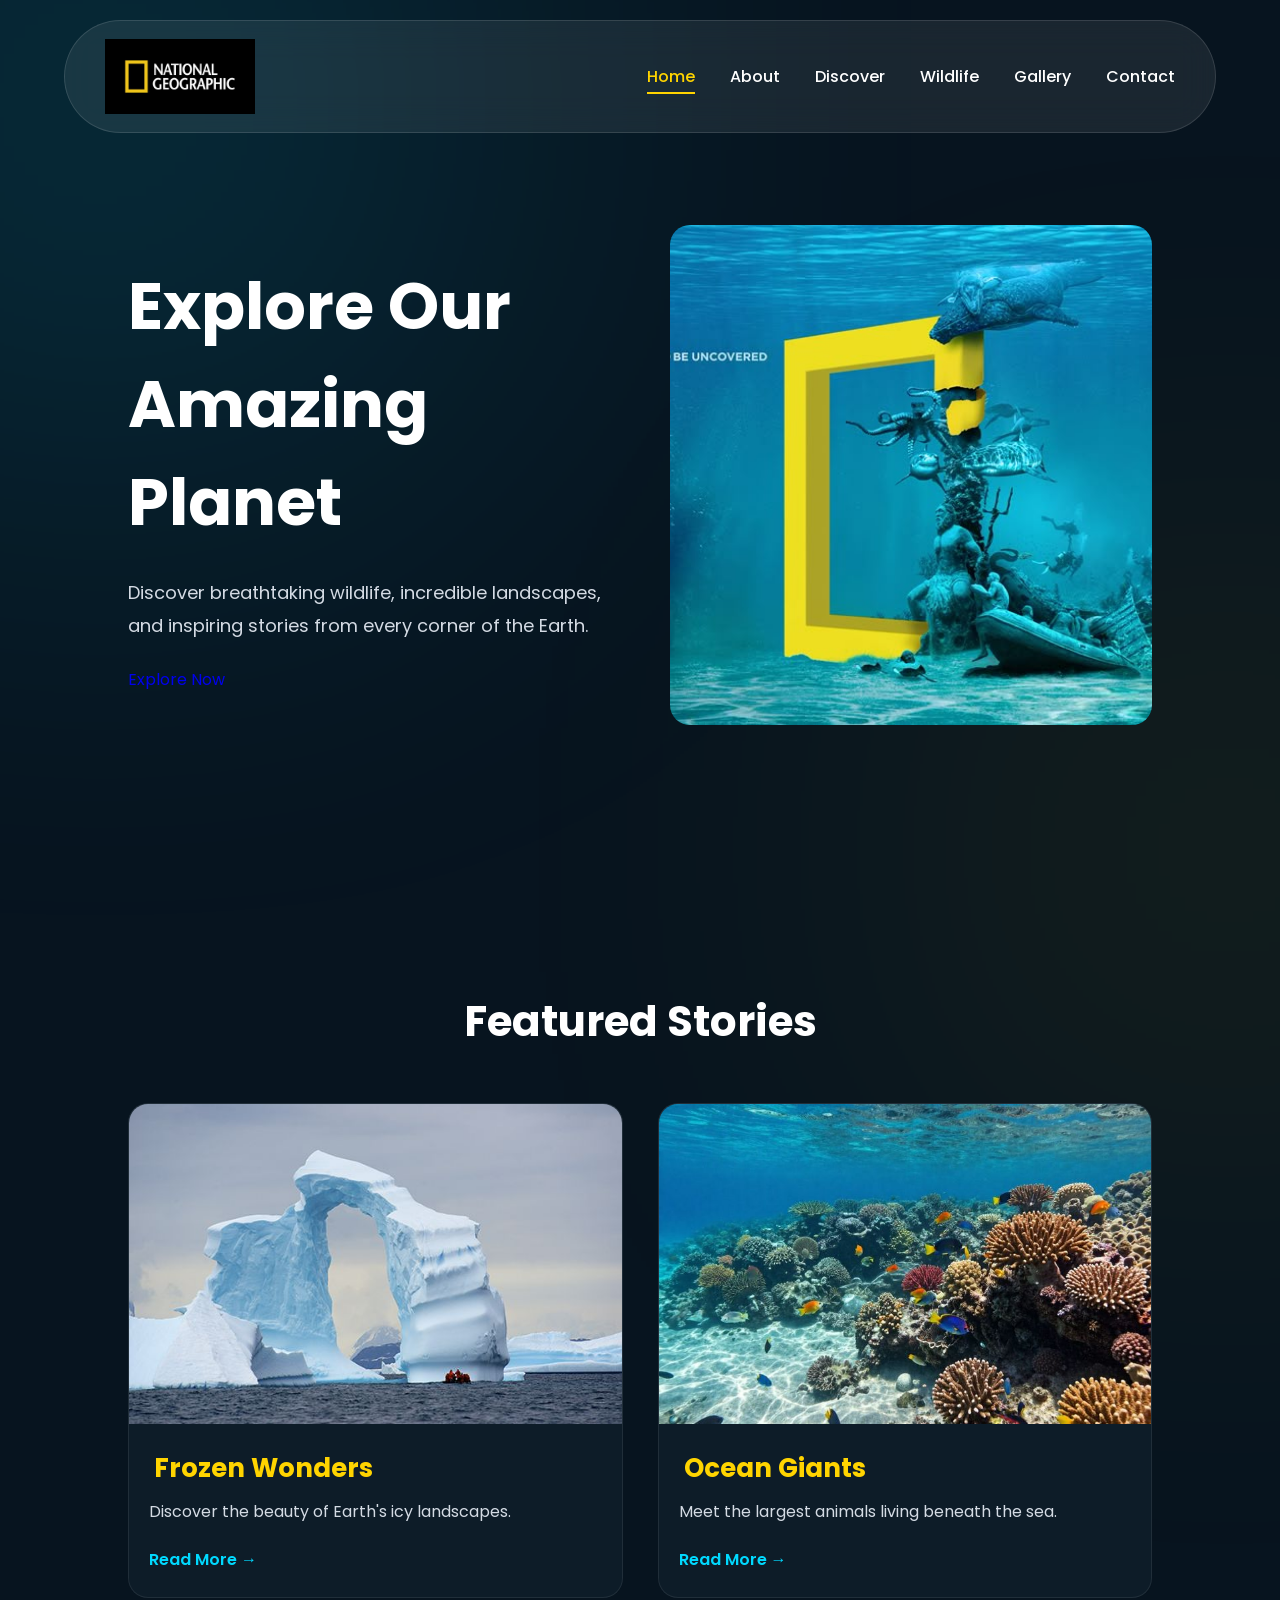
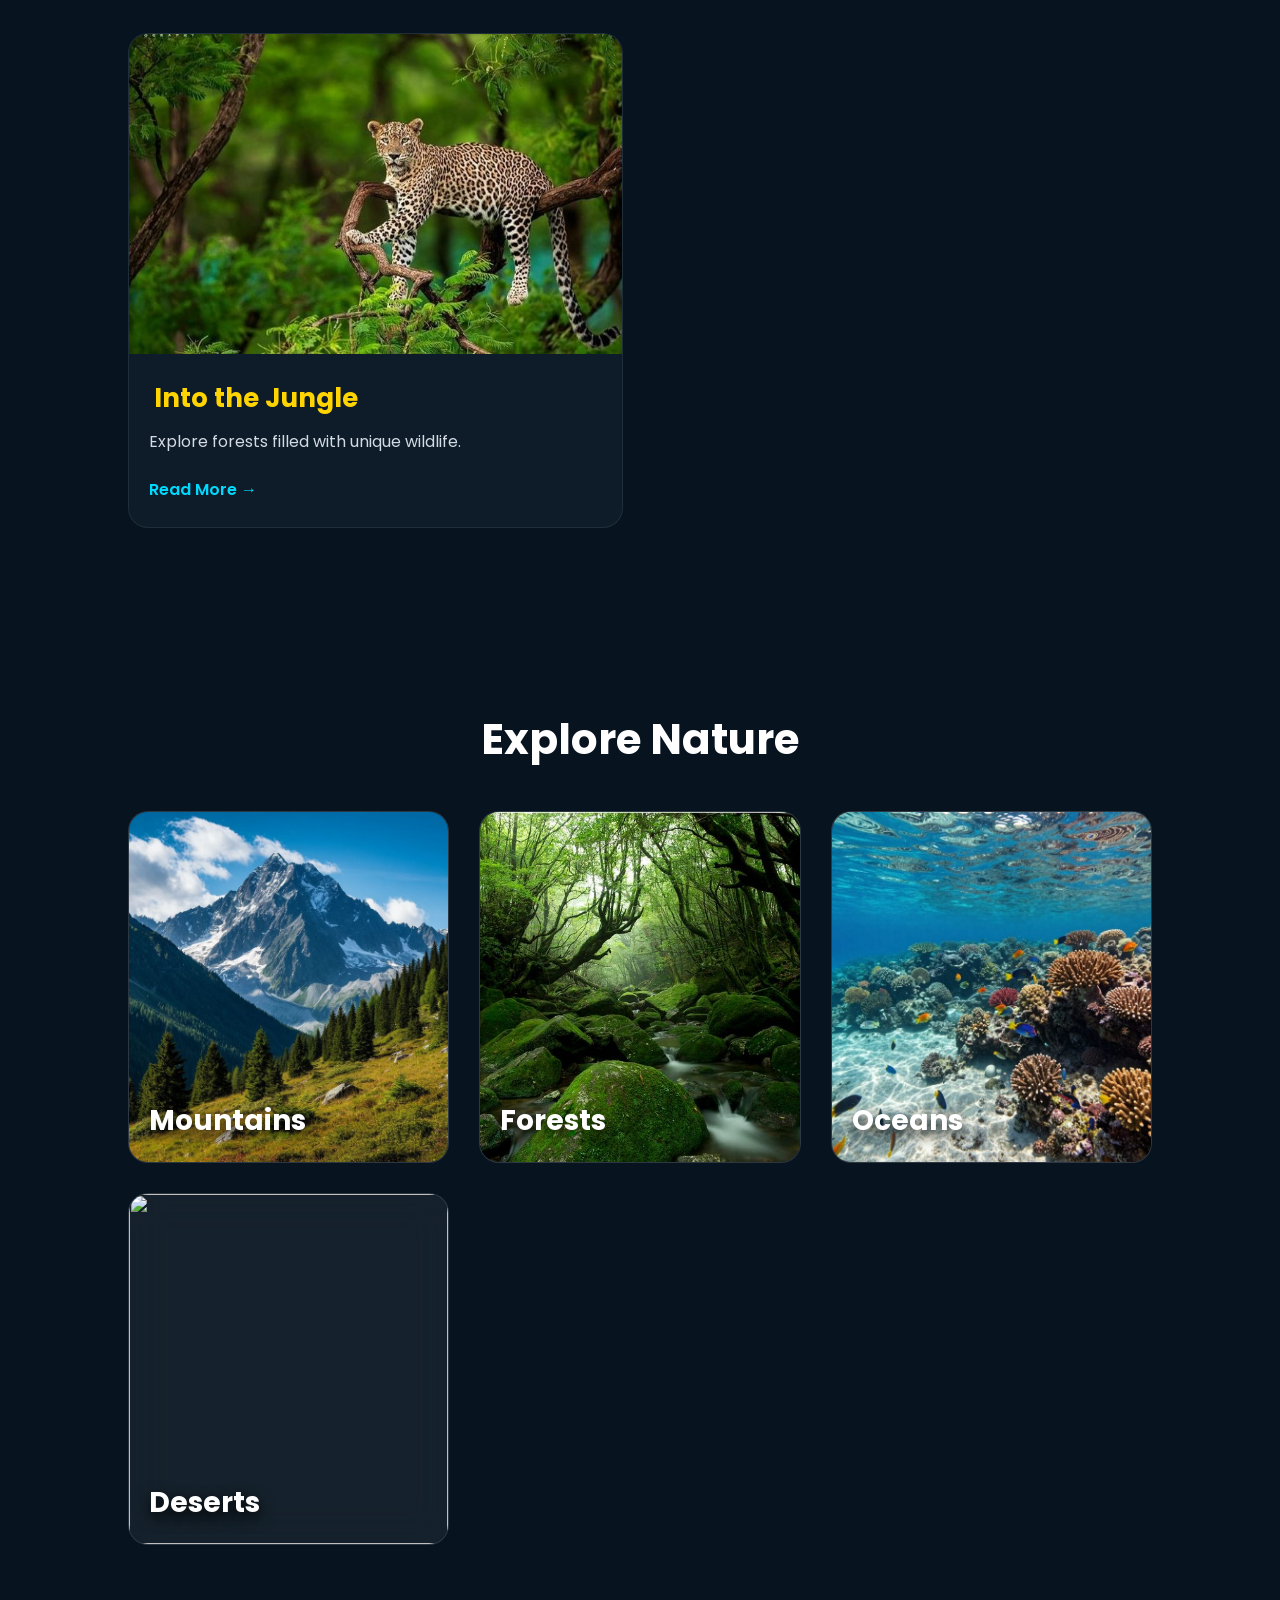
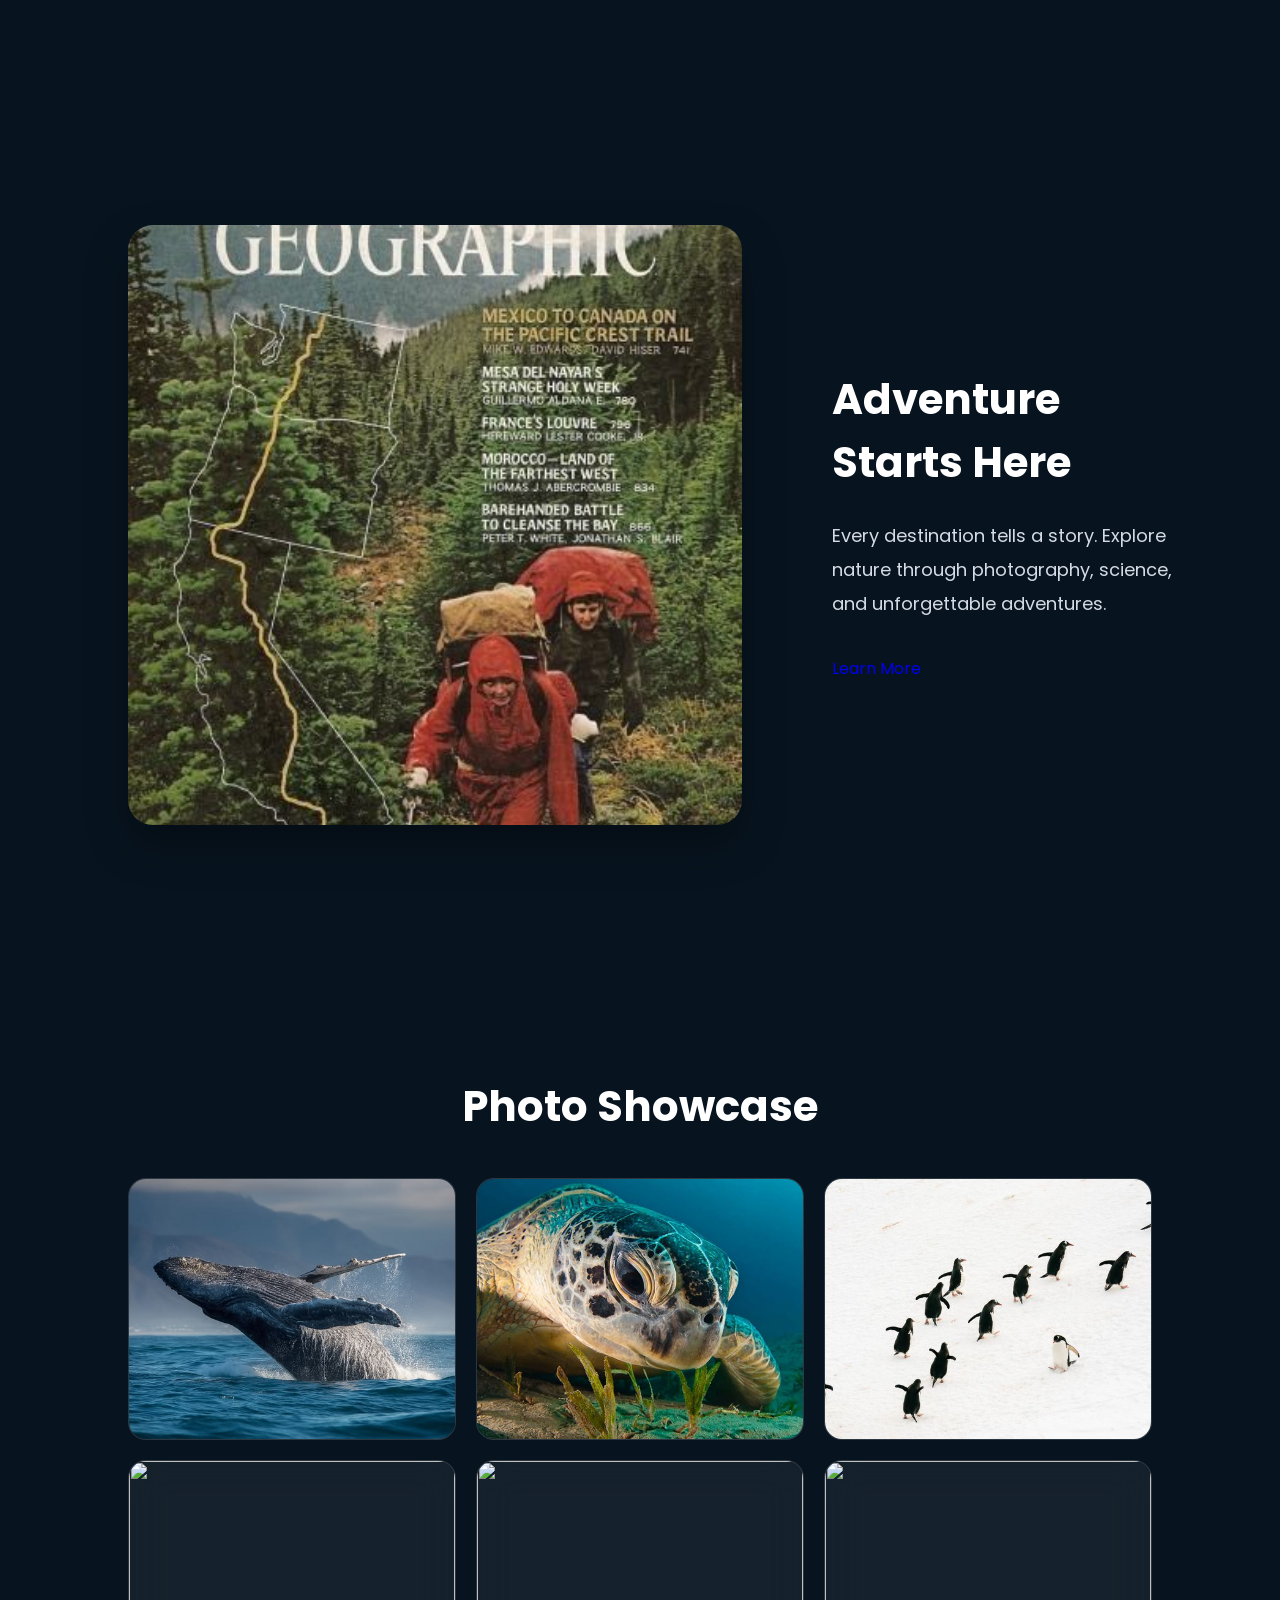
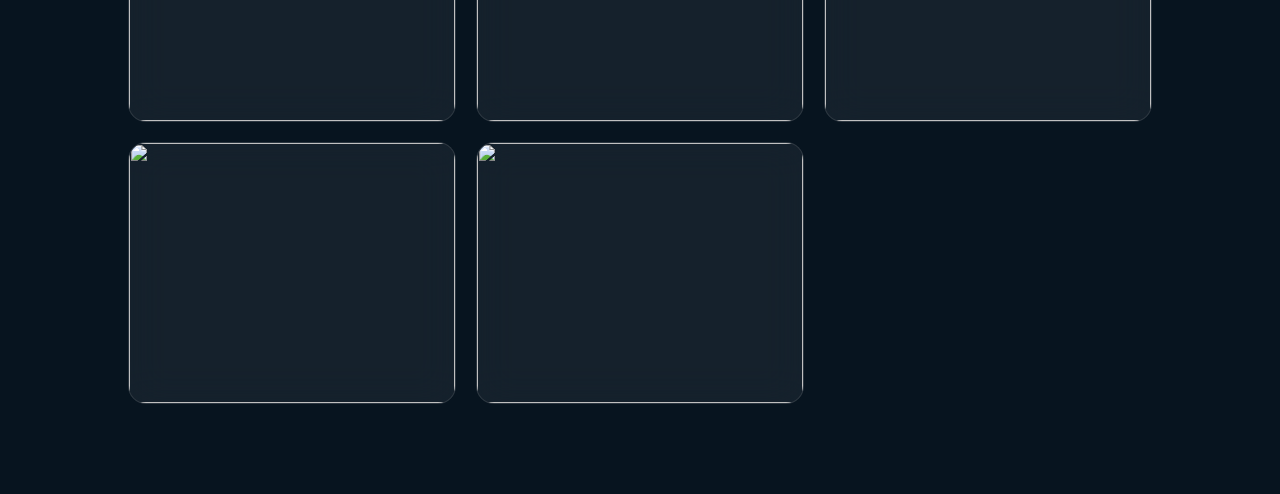
==== index.html @ 5bb79d96 "Update index.html" ====
<!DOCTYPE html>
<html lang="en">

<head>

    <meta charset="UTF-8">
    <meta name="viewport" content="width=device-width, initial-scale=1.0">

    <title>National Geographic | Home</title>

    <link rel="stylesheet" href="style.css">

</head>

<body>
   
<!--================ HEADER ================-->

<header class="header">

<nav class="navbar">

<div class="logo">

<nav>
    <img src="netgeo.jpg" alt="Logo" class="logo">
    
</nav>

</div>

<ul class="nav-links">

<li><a href="index.html" class="active">Home</a></li>
<li><a href="about.html">About</a></li>
<li><a href="discover.html">Discover</a></li>
<li><a href="wildlife.html">Wildlife</a></li>
<li><a href="gallery.html">Gallery</a></li>
<li><a href="contact.html">Contact</a></li>

</ul>

</nav>

<!--========== HERO ==========-->

<section class="hero">

<div class="hero-text">

<h1>Explore Our Amazing Planet</h1>

<p>

Discover breathtaking wildlife, incredible landscapes,
and inspiring stories from every corner of the Earth.

</p>

<a href="discover.html" class="btn">

Explore Now

</a>

</div>

<div class="hero-image">

<img src="coverpage.jpg" alt="">

</div>

</section>

</header>

<!--================ FEATURED STORIES ================-->

<section class="featured">

<h2>Featured Stories</h2>

<div class="featured-container">

<div class="feature-card">

<img src="ice.jpg" alt="">

<h3>Frozen Wonders</h3>

<p>

Discover the beauty of Earth's icy landscapes.

</p>

<a href="discover.html">Read More →</a>

</div>

<div class="feature-card">

<img src="ocean.jpg" alt="">

<h3>Ocean Giants</h3>

<p>

Meet the largest animals living beneath the sea.

</p>

<a href="discover.html">Read More →</a>

</div>

<div class="feature-card">

<img src="jungle.jpg" alt="">

<h3>Into the Jungle</h3>

<p>

Explore forests filled with unique wildlife.

</p>

<a href="discover.html">Read More →</a>

</section>
<!--================ EXPLORE ================-->

<section class="explore">

<h2>Explore Nature</h2>

<div class="explore-container">

<div class="explore-card">

<img src="Mountains.jpg" alt="">

<h3>Mountains</h3>

</div>

<div class="explore-card">

<img src="forest.jpg" alt="">

<h3>Forests</h3>

</div>

<div class="explore-card">

<img src="ocean.jpg" alt="">

<h3>Oceans</h3>

</div>

<div class="explore-card">

<img src="img/explore4.jpg" alt="">

<h3>Deserts</h3>

</div>

</div>

</section>

<!--================ FEATURE ARTICLE ================-->

<section class="home-about">

<div class="about-image">

<img src="adventure.jpg" alt="">

</div>

<div class="about-text">

<h2>Adventure Starts Here</h2>

<p>

Every destination tells a story.
Explore nature through photography,
science, and unforgettable adventures.

</p>

<a href="about.html" class="btn">

Learn More

</a>

</div>

</section>

<!--================ PHOTO SHOWCASE ================-->

<section class="showcase">

<h2>Photo Showcase</h2>

<div class="gallery-grid">

<div class="gallery-item"><img src="whale.jpg" alt=""></div>
<div class="gallery-item"><img src="turtle.jpg" alt=""></div>
<div class="gallery-item"><img src="penguin.jpg" alt=""></div>
<div class="gallery-item"><img src="img/gallery4.jpg" alt=""></div>
<div class="gallery-item"><img src="img/gallery5.jpg" alt=""></div>
<div class="gallery-item"><img src="img/gallery6.jpg" alt=""></div>
<div class="gallery-item"><img src="img/gallery7.jpg" alt=""></div>
<div class="gallery-item"><img src="img/gallery8.jpg" alt=""></div>

</div>

</section>


<p>


</p>

</div>

</footer>

</body>

</html>
---- style.css ----
@import url('https://fonts.googleapis.com/css2?family=Poppins:wght@300;400;500;600;700;800&display=swap');


/*==========================================
RESET
==========================================*/

*{
    margin:0;
    padding:0;
    box-sizing:border-box;
    font-family:'Poppins',sans-serif;
}

html{
    scroll-behavior:smooth;
}

body{

    background:#07141f;

    color:#ffffff;

    overflow-x:hidden;

}

img{

    width:100%;

    display:block;

}

a{

    text-decoration:none;

}

ul{

    list-style:none;

}

section{

    padding:90px 10%;

}

h1{

    font-size:65px;

    font-weight:700;

}

h2{

    font-size:42px;

    margin-bottom:40px;

    text-align:center;

}

p{

    color:#d4dbe4;

    line-height:1.8;

}


/*==========================================
BACKGROUND
==========================================*/

body::before{

    content:"";

    position:fixed;

    width:700px;

    height:700px;

    background:#00d9ff;

    filter:blur(220px);

    top:-250px;

    left:-250px;

    opacity:.15;

    z-index:-1;

}

body::after{

    content:"";

    position:fixed;

    width:600px;

    height:600px;

    background:#ffd400;

    filter:blur(220px);

    right:-250px;

    bottom:-250px;

    opacity:.08;

    z-index:-1;

}


/*==========================================
NAVBAR
==========================================*/

.navbar{

    position:fixed;

    top:20px;

    left:50%;

    transform:translateX(-50%);

    width:90%;

    display:flex;

    justify-content:space-between;

    align-items:center;

    padding:18px 40px;

    background:rgba(255,255,255,.08);

    backdrop-filter:blur(18px);

    border:1px solid rgba(255,255,255,.12);

    border-radius:60px;

    z-index:999;

}

.logo img{

    width:150px;

}

.nav-links{

    display:flex;

    gap:35px;

}

.nav-links a{

    color:white;

    transition:.3s;

    font-weight:500;

    position:relative;

}

.nav-links a:hover,

.nav-links .active{

    color:#ffd400;

}

.nav-links a::after{

    content:"";

    position:absolute;

    width:0;

    height:2px;

    background:#ffd400;

    left:0;

    bottom:-6px;

    transition:.3s;

}

.nav-links a:hover::after,

.nav-links .active::after{

    width:100%;

}


/*==========================================
HERO
==========================================*/

.hero{

    min-height:100vh;

    display:flex;

    justify-content:space-between;

    align-items:center;

    gap:60px;

    padding-top:140px;

}

.hero-text{

    flex:1;

}

.hero-text p{

    margin:25px 0;

    font-size:18px;

}

.hero-image{

    flex:1;

}

.hero-image img{

    width:100%;

    height:500px;

    object-fit:cover;

    border-radius:20px;

}
}


/*==========================================
BUTTON
==========================================*/

.btn{

    display:inline-block;

    background:#ffd400;

    color:#111;

    padding:15px 40px;

    border-radius:50px;

    font-weight:600;

    transition:.3s;

}

.btn:hover{

    transform:translateY(-5px);

    box-shadow:0 10px 25px rgba(255,212,0,.45);

}


/*==========================================
SUB HEADER
==========================================*/

.sub-header{

    padding-top:150px;

    text-align:center;

}

.page-title{

    padding:100px 10% 40px;

}

.page-title h1{

    margin-bottom:20px;

}


/*==========================================
GLASS CARD
==========================================*/

.glass-card,

.feature-card,

.explore-card,

.destination-card,

.animal-card,

.timeline-box,

.stat-card,

.gallery-item,

.info-box{

    background:rgba(255,255,255,.06);

    backdrop-filter:blur(18px);

    border:1px solid rgba(255,255,255,.1);

    border-radius:25px;

    overflow:hidden;

    transition:.35s;

}

.glass-card:hover,

.feature-card:hover,

.explore-card:hover,

.destination-card:hover,

.animal-card:hover,

.timeline-box:hover,

.stat-card:hover,

.gallery-item:hover,

.info-box:hover{

    transform:translateY(-8px);

    box-shadow:0 15px 35px rgba(0,217,255,.18);

}


/*==========================================
FOOTER
==========================================*/

footer{

    margin-top:80px;

    padding:60px 10%;

    text-align:center;

    background:#06111b;

}

.footer-content img{

    width:140px;

    margin:auto;

    margin-bottom:25px;

}

.footer-content ul{

    display:flex;

    justify-content:center;

    gap:30px;

    margin:30px 0;

    flex-wrap:wrap;

}

.footer-content a{

    color:white;

}

.footer-content a:hover{

    color:#ffd400;

}


/*==========================================
RESPONSIVE
==========================================*/

@media(max-width:900px){

.hero{

flex-direction:column;

text-align:center;

}

.navbar{

flex-direction:column;

gap:20px;

border-radius:25px;

}

.nav-links{

flex-wrap:wrap;

justify-content:center;

}

h1{

font-size:45px;

}

}
/*==========================================
HOME - FEATURED STORIES
==========================================*/

.featured-container{

    display:grid;

    grid-template-columns:repeat(auto-fit,minmax(350px,1fr));

    gap:35px;

    margin-top:50px;

}

.feature-card{

    background:#0d1c28;

    border-radius:20px;

    overflow:hidden;

    transition:.4s;

    border:1px solid rgba(255,255,255,.08);

}

.feature-card img{

    width:100%;

    height:320px;

    object-fit:cover;

}

.feature-card h3{

    font-size:26px;

    color:#ffd400;

    margin:25px 25px 10px;

}

.feature-card p{

    margin:0 25px 20px;

    font-size:16px;

}

.feature-card a{

    display:inline-block;

    margin:0 25px 30px;

    color:#00c8ff;

    font-weight:600;

}

.feature-card:hover{

    transform:translateY(-12px);

    box-shadow:0 25px 50px rgba(0,0,0,.45);

}
}

.feature-card h3{

    font-size:24px;

    color:#ffd400;

    margin:20px;

}

.feature-card p{

    margin:0 20px 20px;

}

.feature-card a{

    display:inline-block;

    margin:0 20px 25px;

    color:#00d9ff;

    font-weight:600;

}

.feature-card a:hover{

    color:#ffd400;

}

/*==========================================
HOME ABOUT
==========================================*/

.home-about{

    display:grid;

    grid-template-columns:60% 40%;

    gap:60px;

    align-items:center;

    margin-top:100px;

}

.about-image img{

    width:100%;

    height:600px;

    object-fit:cover;

    border-radius:25px;

    box-shadow:0 20px 40px rgba(0,0,0,.35);

}

.about-text{

    padding:20px;

}

.about-text h2{

    text-align:left;

    font-size:42px;

    margin-bottom:20px;

}

.about-text p{

    font-size:18px;

    line-height:1.9;

    margin-bottom:35px;

}


/*==========================================
EXPLORE
==========================================*/

.explore-container{

    display:grid;

    grid-template-columns:repeat(auto-fit,minmax(280px,1fr));

    gap:30px;

    margin-top:40px;
}

.explore-card{

    position:relative;

    overflow:hidden;

    border-radius:20px;

}

.explore-card img{

    width:100%;

    height:350px;

    object-fit:cover;

    transition:.5s;

}

.explore-card:hover img{

    transform:scale(1.08);

}

.explore-card h3{

    position:absolute;

    bottom:20px;

    left:20px;

    color:white;

    font-size:28px;

    text-shadow:0 5px 15px black;


}


/*==========================================
ABOUT PAGE
==========================================*/

.about-image img{

    width:100%;

    height:600px;

    object-fit:cover;

    border-radius:25px;

}

.about-text{

    padding:30px;

}

.about-text h2{

    text-align:left;

    font-size:42px;

    margin-bottom:25px;

}

.about-text p{

    font-size:18px;

    line-height:1.9;

    margin-bottom:35px;

}

.mission-container{

    display:grid;

    grid-template-columns:repeat(3,1fr);

    gap:30px;

}

.mission-container .glass-card{

    padding:35px;

    text-align:center;

}

.mission-container h3{

    color:#ffd400;

    margin-bottom:15px;

}

/*==========================================
DISCOVER FEATURE
==========================================*/

.discover-feature{

    display:flex;

    align-items:center;

    gap:60px;

}

.discover-image{

    flex:1;

}

.discover-image img{

    border-radius:25px;

}

.discover-text{

    flex:1;

}

.discover-text h2{

    text-align:left;

}

.discover-text p{

    margin:25px 0;

}


/*==========================================
LATEST STORIES
==========================================*/

.stories-grid{

    display:grid;

    grid-template-columns:repeat(3,1fr);

    gap:30px;

}

.stories-grid .glass-card{

    overflow:hidden;

}

.stories-grid img{

    height:220px;

    object-fit:cover;

}

.stories-grid h3{

    margin:20px;

    color:#ffd400;

}

.stories-grid p{

    margin:0 20px 25px;

}


/*==========================================
DESTINATIONS
==========================================*/

.destination-grid{

    display:grid;

    grid-template-columns:repeat(4,1fr);

    gap:25px;

}

.destination-card img{

    height:220px;

    object-fit:cover;

}

.destination-card h3{

    padding:20px;

    text-align:center;

    color:#ffd400;

}


/*==========================================
QUOTE
==========================================*/

.quote{

    padding:100px 10%;

    text-align:center;

}

.quote h2{

    font-size:48px;

    font-style:italic;

    color:#ffffff;

}
/*==========================================
WILDLIFE
==========================================*/

.animals-grid{
    display:grid;
    grid-template-columns:repeat(3,1fr);
    gap:30px;
}

.animal-card img{
    height:240px;
    object-fit:cover;
}

.animal-card h3{
    margin:20px 20px 10px;
    color:#ffd400;
}

.animal-card p{
    margin:0 20px 25px;
}

.endangered-container{
    display:flex;
    align-items:center;
    gap:60px;
}

.endangered-image,
.endangered-text{
    flex:1;
}

.endangered-image img{
    border-radius:25px;
}

.endangered-text h3{
    font-size:32px;
    color:#ffd400;
    margin-bottom:20px;
}

.facts-grid{
    display:grid;
    grid-template-columns:repeat(4,1fr);
    gap:25px;
}

.facts-grid .glass-card{
    padding:30px;
    text-align:center;
}

.facts-grid h3{
    color:#ffd400;
    margin-bottom:15px;
}


/*==========================================
GALLERY
==========================================*/

.gallery-grid{
    display:grid;
    grid-template-columns:repeat(4,1fr);
    gap:20px;
}

.gallery-item img{
    height:260px;
    object-fit:cover;
    transition:.4s;
}

.gallery-item:hover img{
    transform:scale(1.08);
}

.feature-photo{
    display:flex;
    align-items:center;
    gap:60px;
}

.feature-image,
.feature-text{
    flex:1;
}

.feature-image img{
    border-radius:25px;
}

.feature-text h2{
    text-align:left;
}

.feature-text p{
    margin-top:20px;
}


/*==========================================
CONTACT
==========================================*/

.contact-page{
    display:grid;
    grid-template-columns:1fr 1fr;
    gap:50px;
}

.contact-info h2,
.contact-form h2{
    text-align:left;
}

.info-box{
    padding:25px;
    margin:20px 0;
}

.info-box h3{
    color:#ffd400;
    margin-bottom:10px;
}

.contact-form{
    background:rgba(255,255,255,.06);
    backdrop-filter:blur(18px);
    border-radius:25px;
    padding:40px;
    border:1px solid rgba(255,255,255,.1);
}

.contact-form input,
.contact-form textarea{
    width:100%;
    padding:15px;
    margin-bottom:20px;
    border:none;
    border-radius:12px;
    background:rgba(255,255,255,.08);
    color:#fff;
    outline:none;
}

.contact-form input::placeholder,
.contact-form textarea::placeholder{
    color:#cccccc;
}

.contact-form textarea{
    resize:none;
}

.contact-form button{
    border:none;
    cursor:pointer;
}



/*==========================================
HOVER EFFECTS
==========================================*/

.feature-card,
.explore-card,
.destination-card,
.animal-card,
.gallery-item,
.glass-card,

}

.feature-card:hover,
.explore-card:hover,
.destination-card:hover,
.animal-card:hover,
.gallery-item:hover,
.glass-card:hover,
{

    transform:translateY(-10px);

    box-shadow:0 20px 40px rgba(0,217,255,.18);

}

img{
    transition:.4s;
}


/*==========================================
RESPONSIVE
==========================================*/

@media(max-width:1100px){

.featured-container,
.explore-container,
.destination-grid,
.animals-grid,
.gallery-grid,
.facts-grid,
.stories-grid,
.mission-container{

grid-template-columns:repeat(2,1fr);

}

.home-about,
.about-page,
.discover-feature,
.feature-photo,
.endangered-container{

flex-direction:column;

}

.contact-page{

grid-template-columns:1fr;

}

}

@media(max-width:768px){

.featured-container,
.explore-container,
.destination-grid,
.animals-grid,
.gallery-grid,
.facts-grid,
.stories-grid,
.mission-container{

grid-template-columns:1fr;

}

.hero{

padding-top:180px;

}

.navbar{

padding:20px;

}

.nav-links{

gap:18px;

flex-wrap:wrap;

justify-content:center;

}

section{

padding:70px 7%;

}

h1{

font-size:40px;

}

h2{

font-size:32px;

}

}
/*==============================
PHOTO SHOWCASE
==============================*/

.showcase{

    margin-top:70px;

}

.showcase .gallery-grid{

    display:grid;

    grid-template-columns:repeat(auto-fit,minmax(250px,1fr));

    gap:20px;

}

.showcase .gallery-item{

    overflow:hidden;

    border-radius:18px;

}

.showcase .gallery-item img{

    width:100%;

    height:260px;

    object-fit:cover;

    transition:.5s;

}

.showcase .gallery-item:hover img{

    transform:scale(1.1);

}
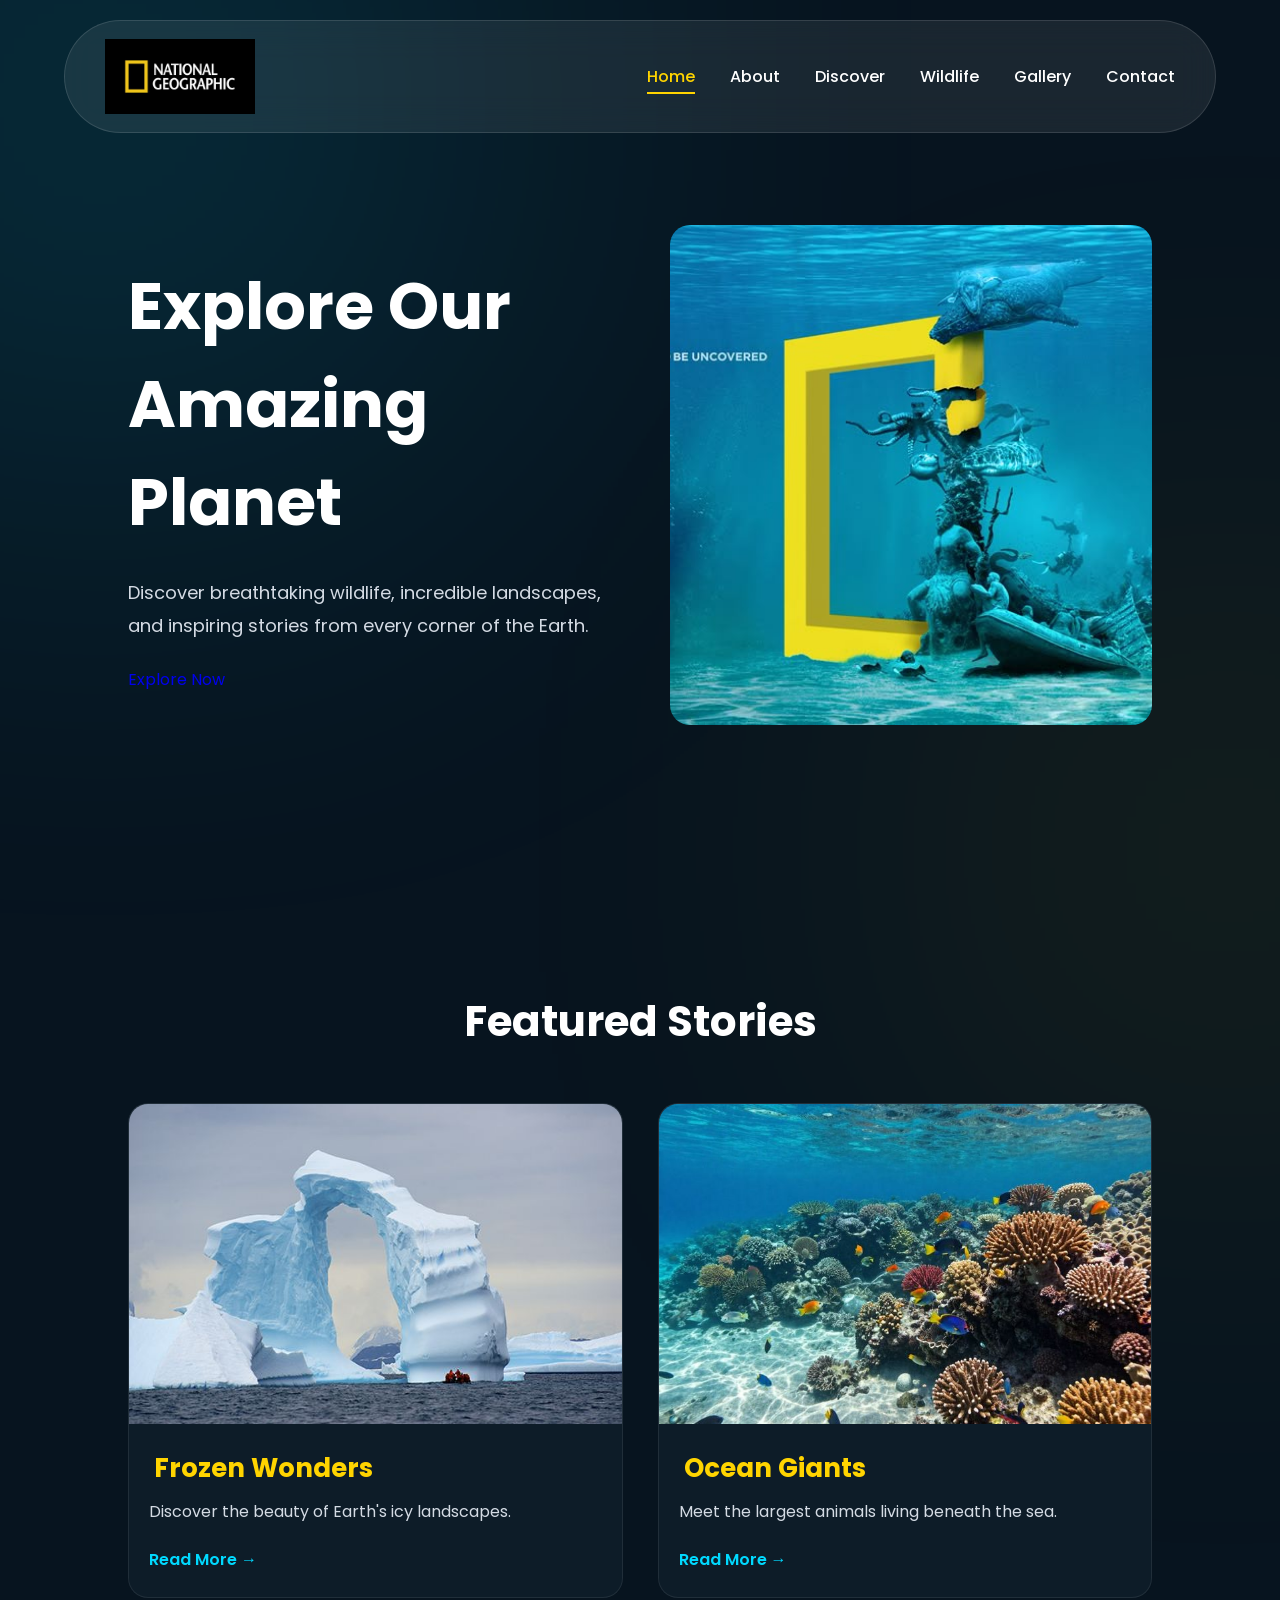
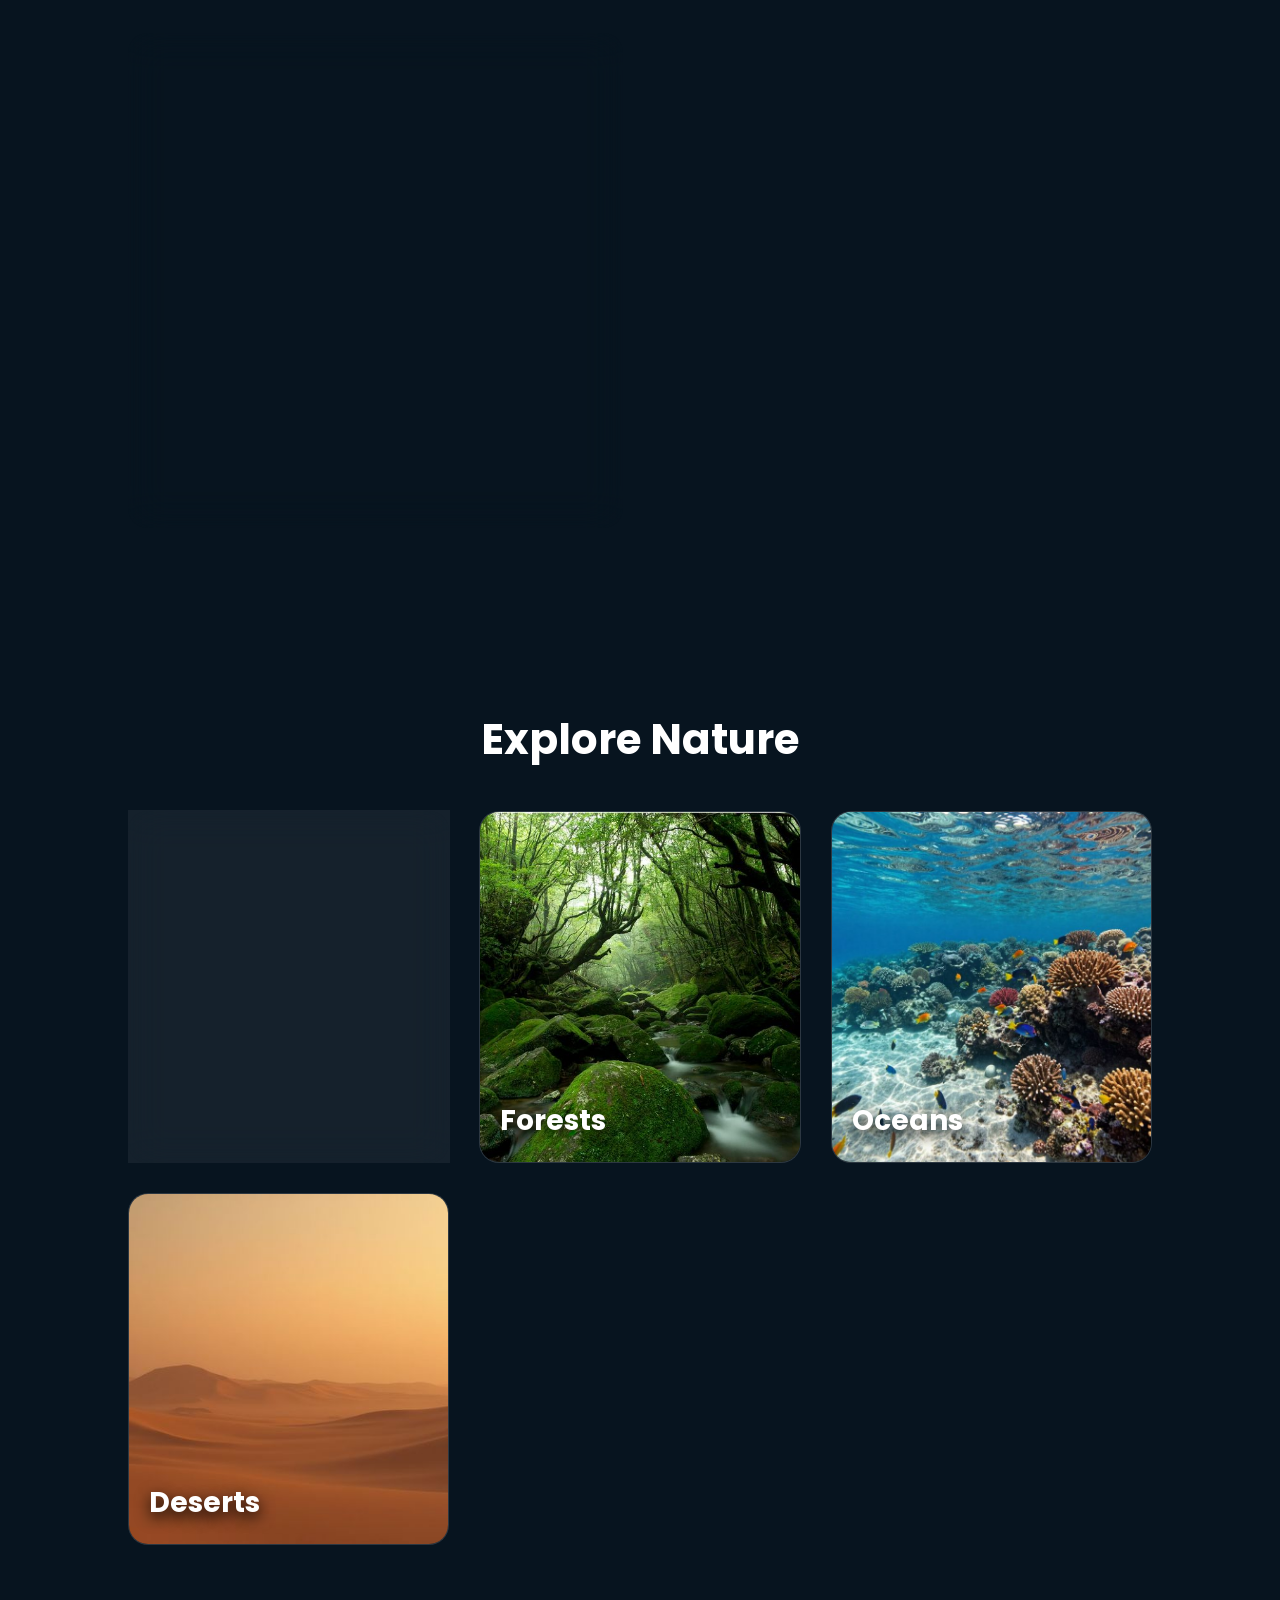
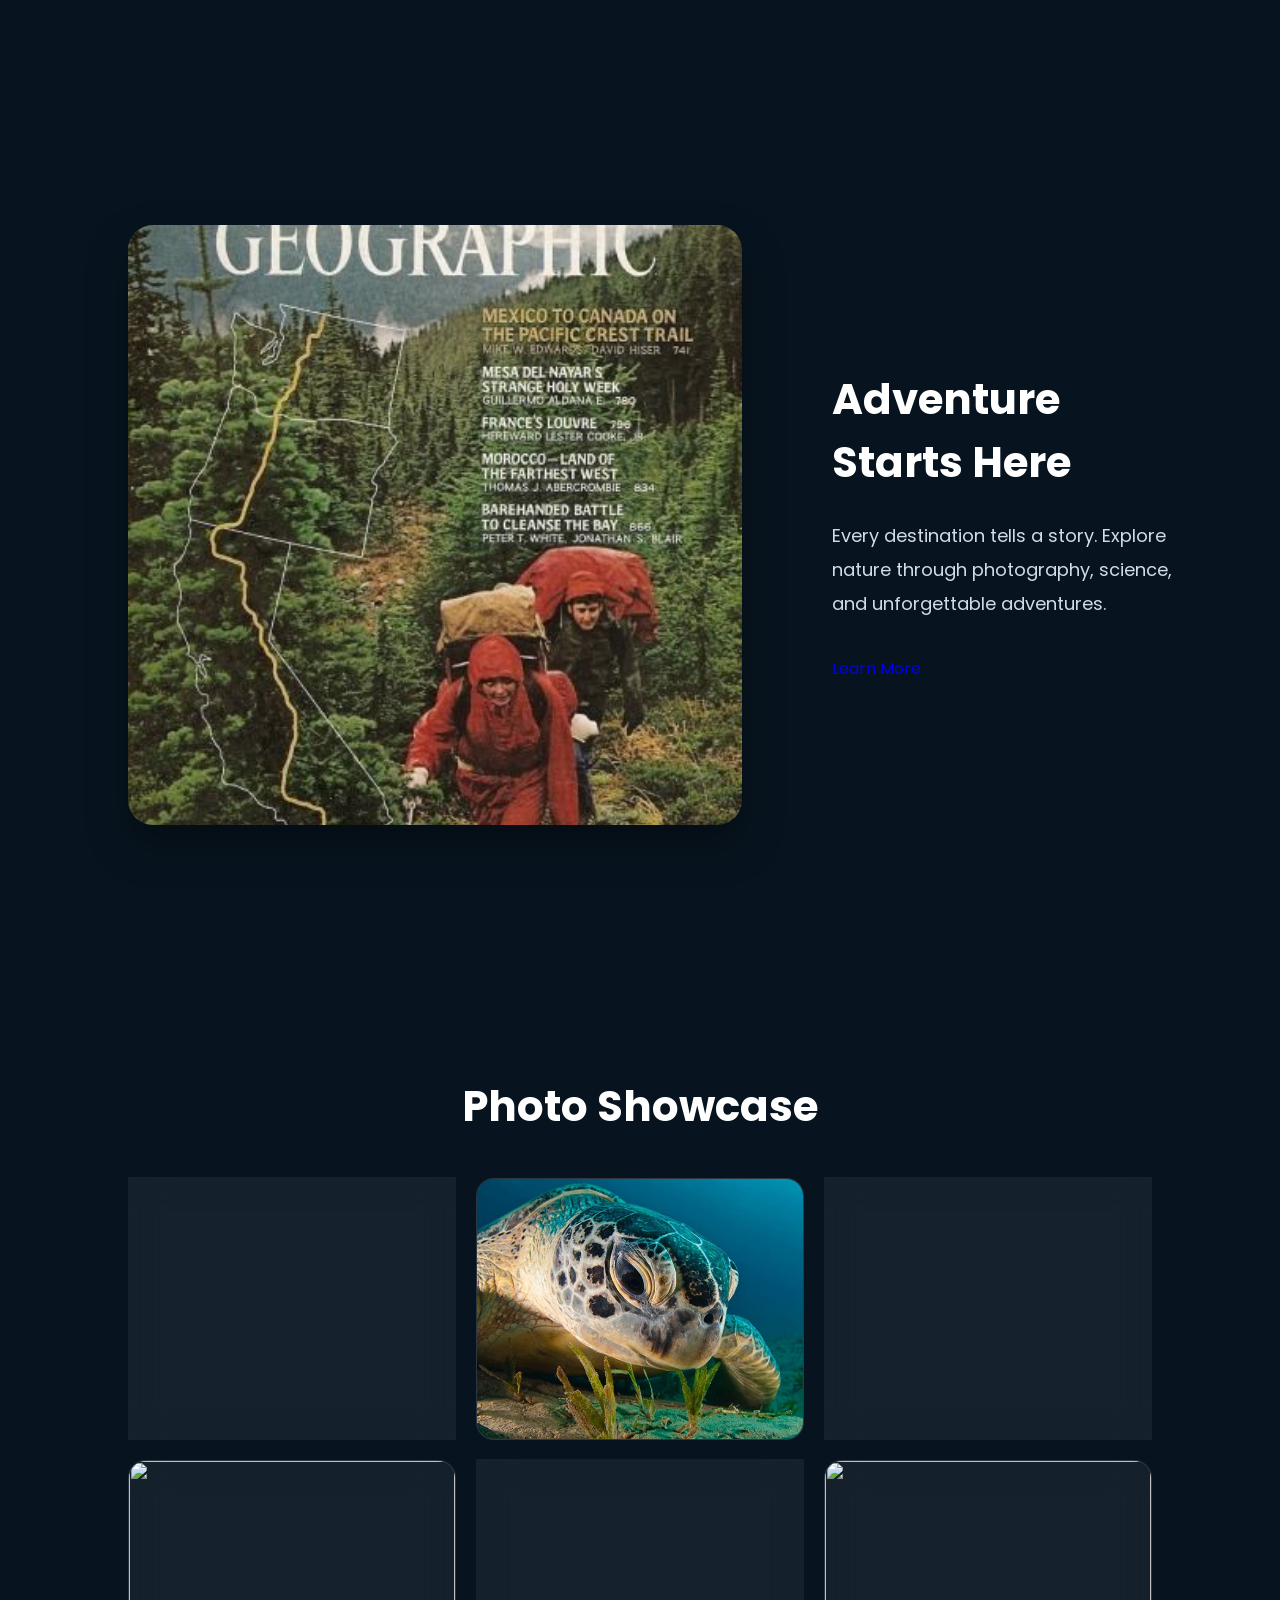
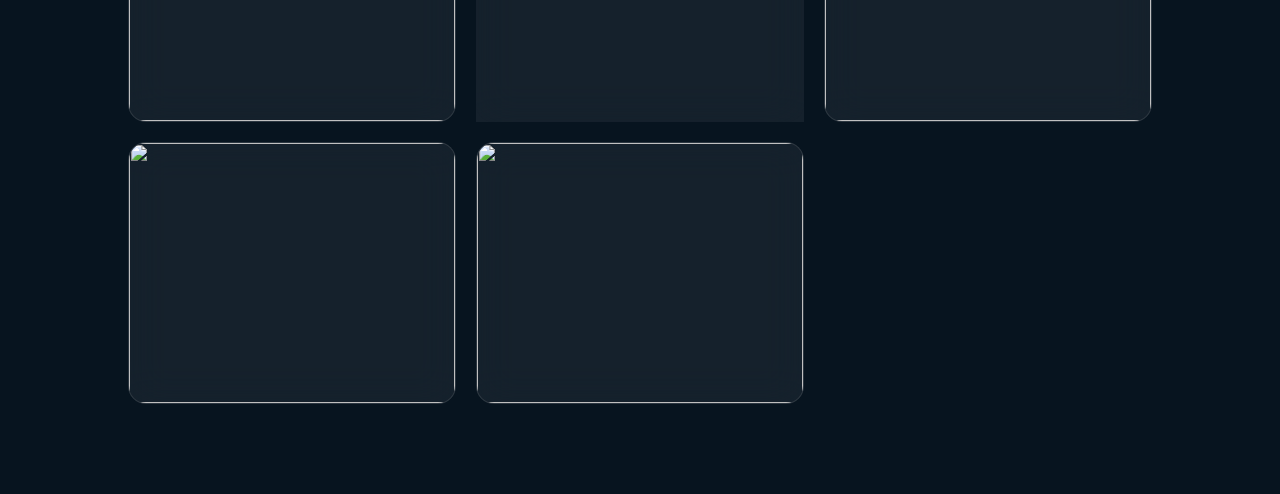
==== commit 2a7d3d81: "Update index.html" ====
--- a/index.html
+++ b/index.html
@@ -164,7 +164,7 @@
 
 <div class="explore-card">
 
-<img src="img/explore4.jpg" alt="">
+<img src="desert.jpg" alt="">
 
 <h3>Deserts</h3>
 
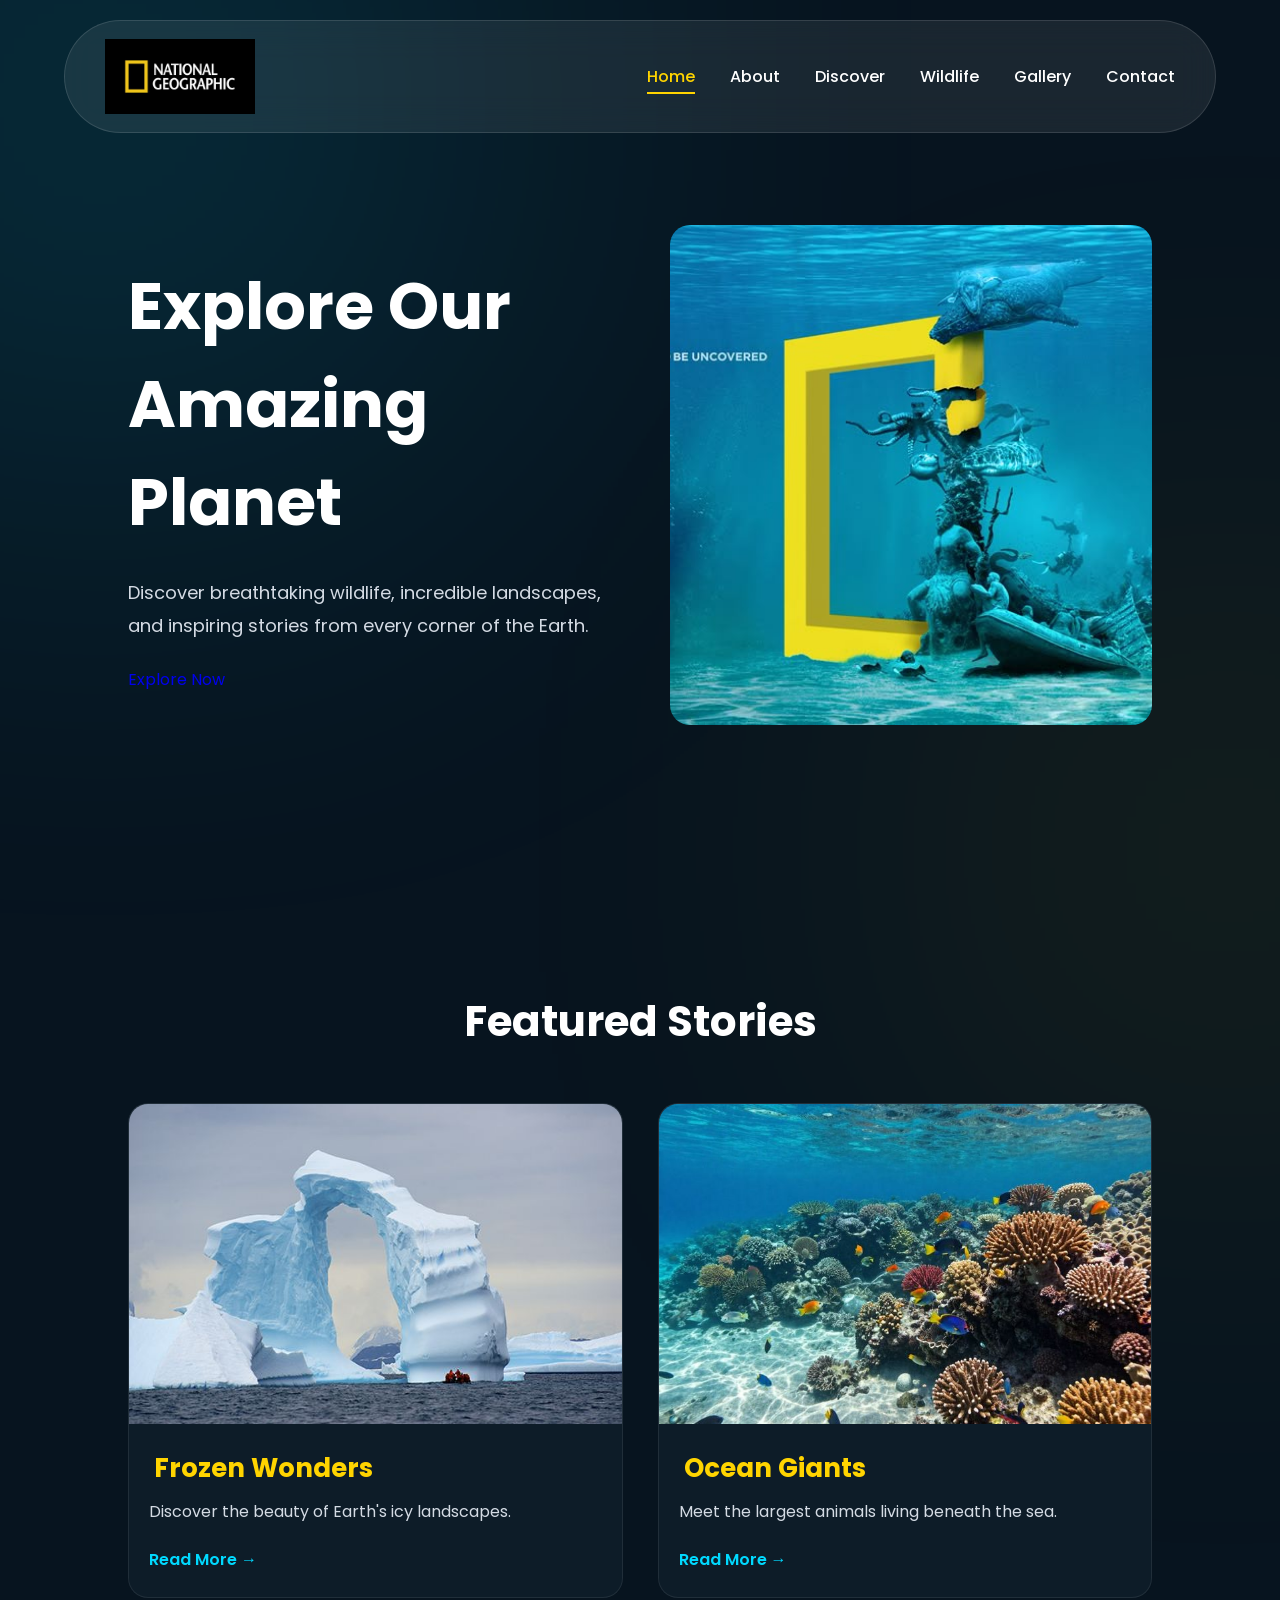
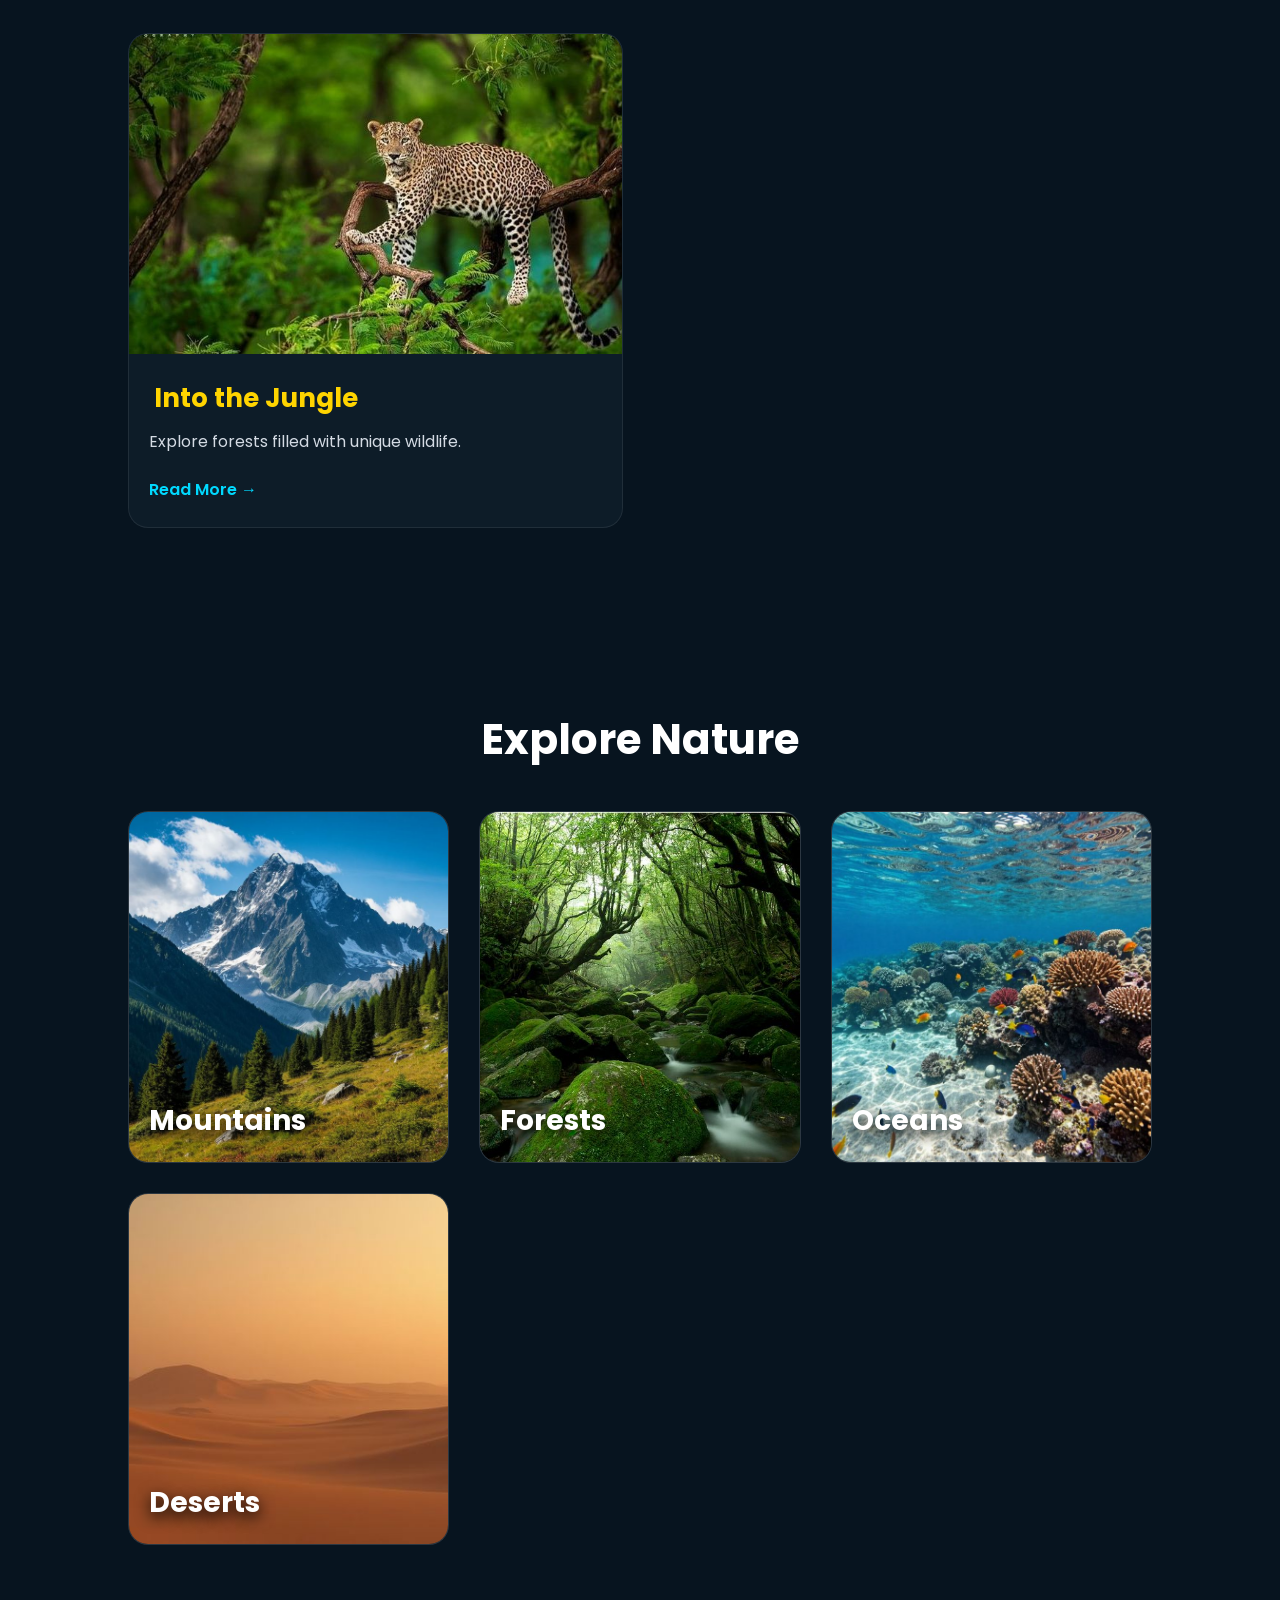
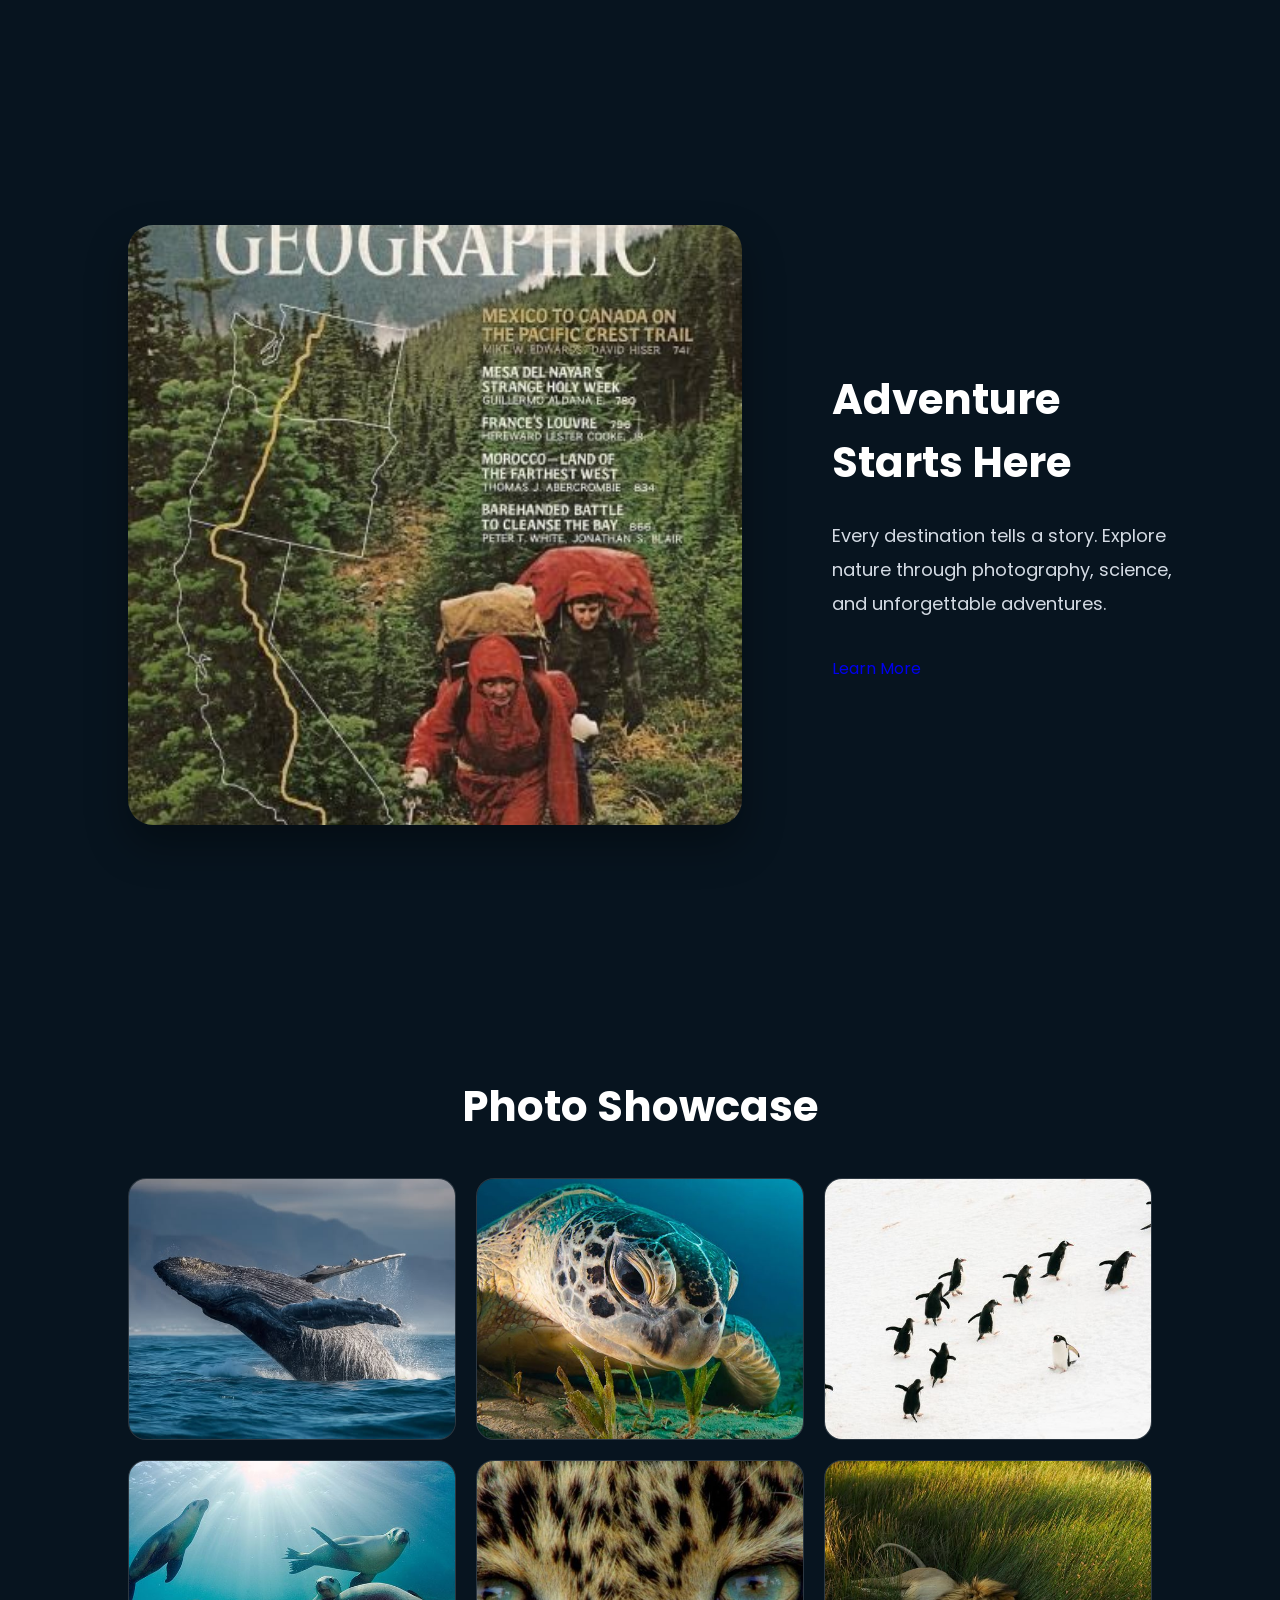
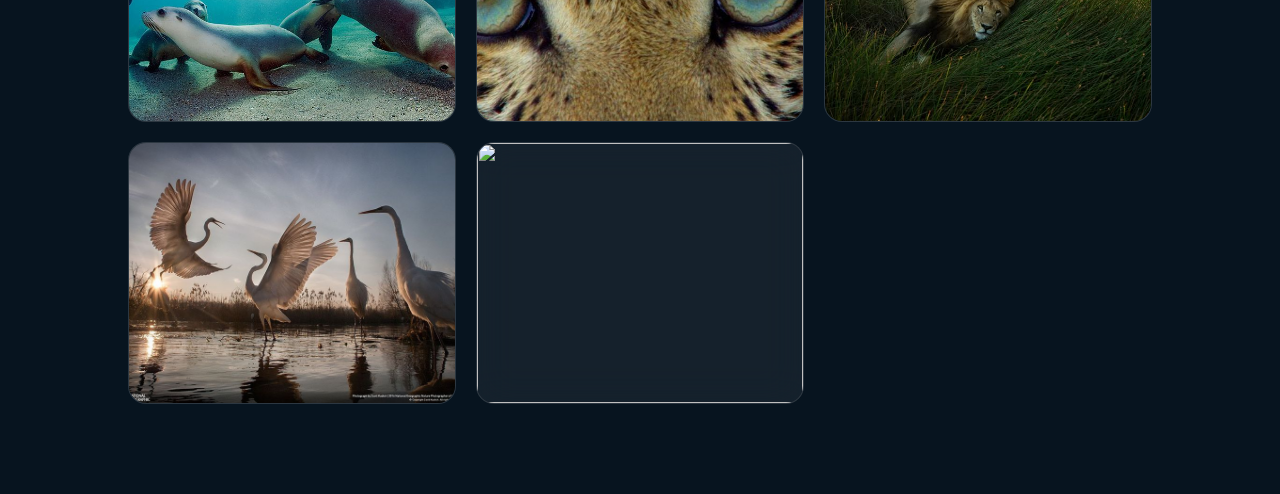
==== commit cf88abed: "Update index.html" ====
--- a/index.html
+++ b/index.html
@@ -217,10 +217,10 @@
 <div class="gallery-item"><img src="whale.jpg" alt=""></div>
 <div class="gallery-item"><img src="turtle.jpg" alt=""></div>
 <div class="gallery-item"><img src="penguin.jpg" alt=""></div>
-<div class="gallery-item"><img src="img/gallery4.jpg" alt=""></div>
-<div class="gallery-item"><img src="img/gallery5.jpg" alt=""></div>
-<div class="gallery-item"><img src="img/gallery6.jpg" alt=""></div>
-<div class="gallery-item"><img src="img/gallery7.jpg" alt=""></div>
+<div class="gallery-item"><img src="sea lions.jpg" alt=""></div>
+<div class="gallery-item"><img src="cheetah.jpg" alt=""></div>
+<div class="gallery-item"><img src="lion.jpg" alt=""></div>
+<div class="gallery-item"><img src="bird.jpg" alt=""></div>
 <div class="gallery-item"><img src="img/gallery8.jpg" alt=""></div>
 
 </div>
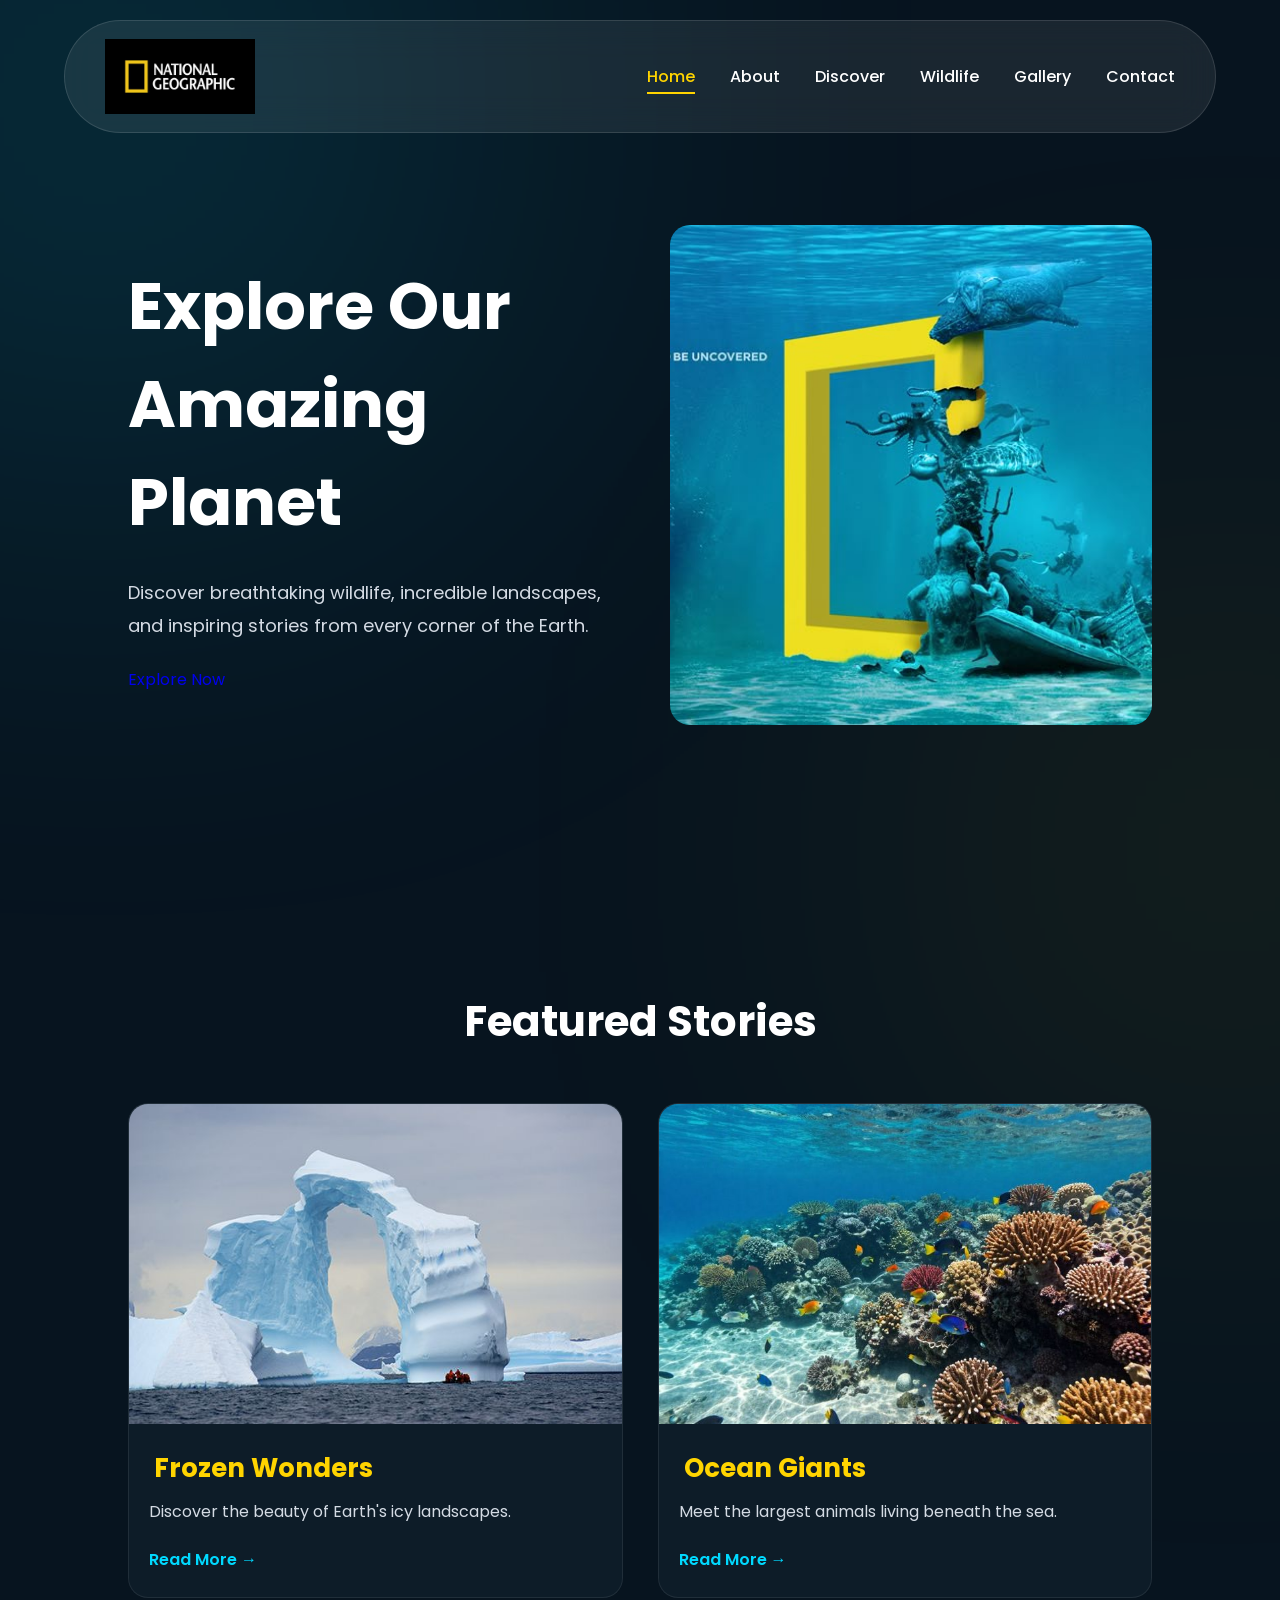
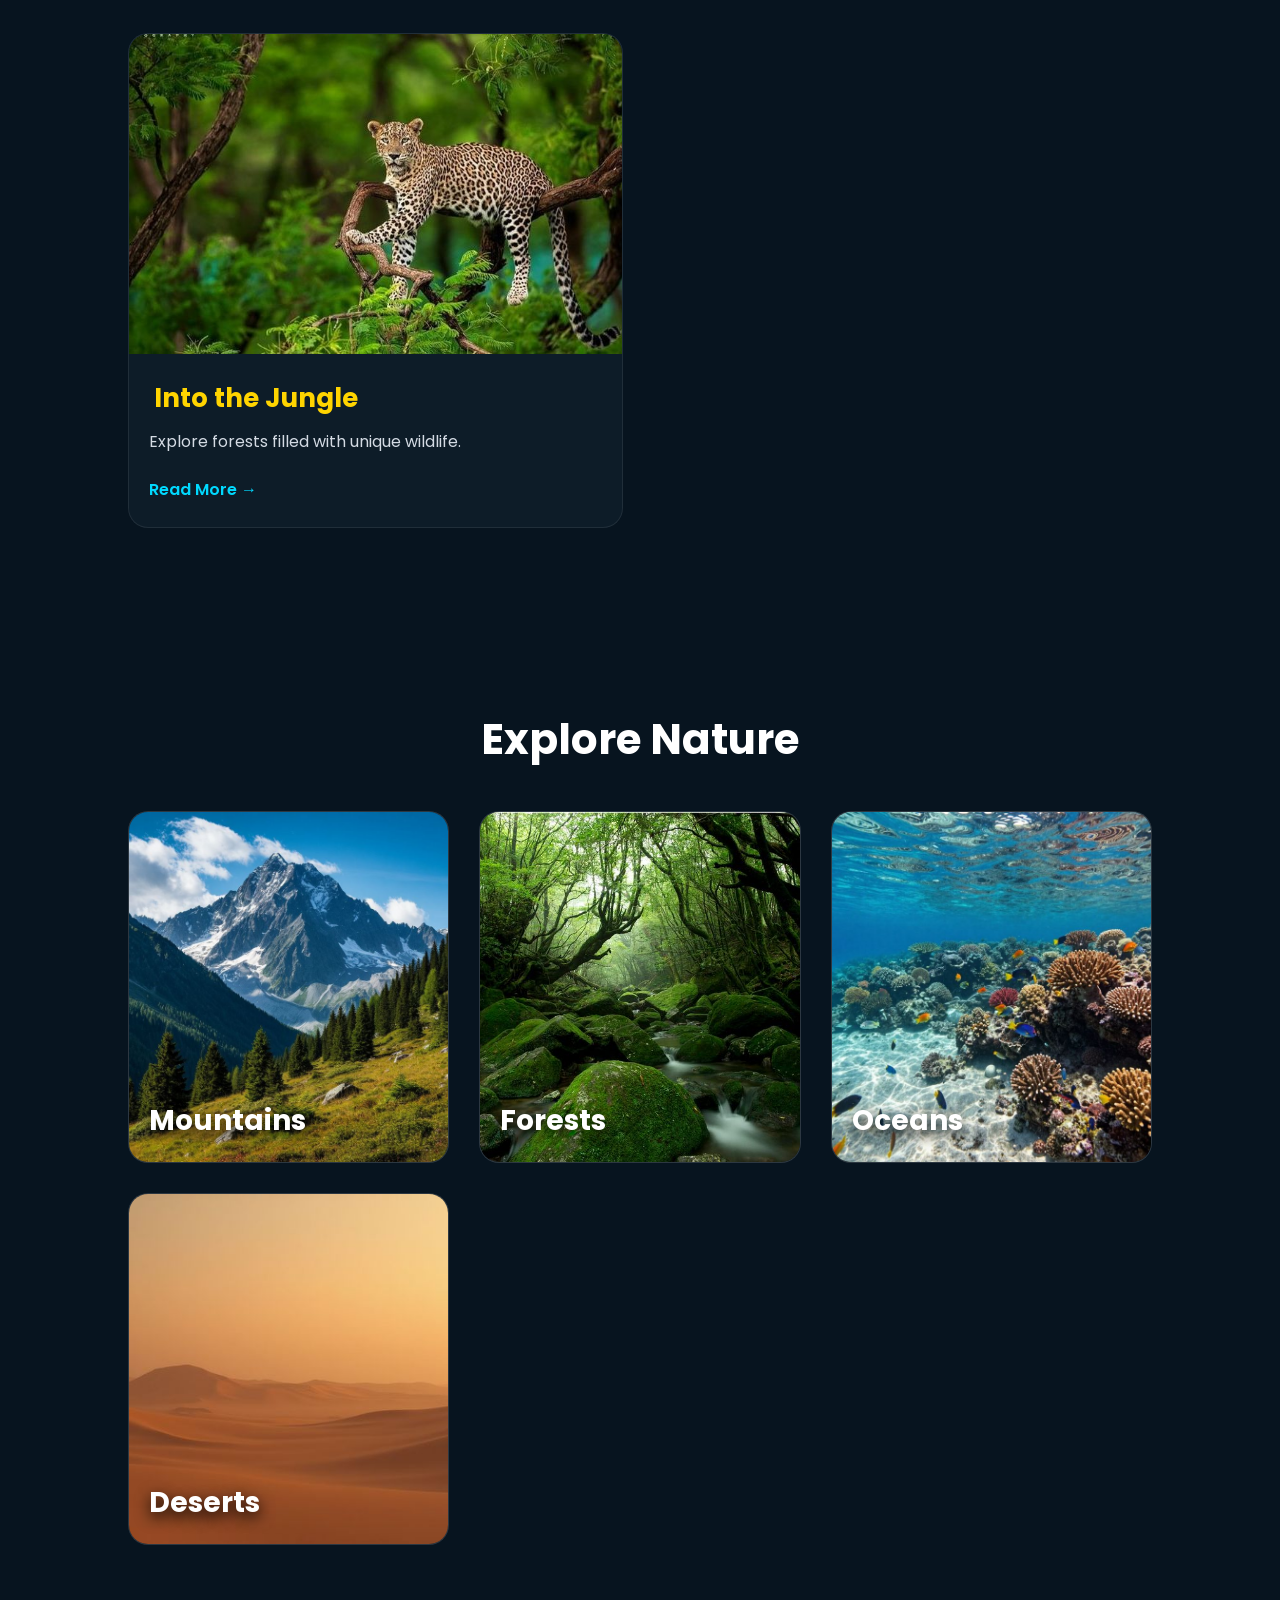
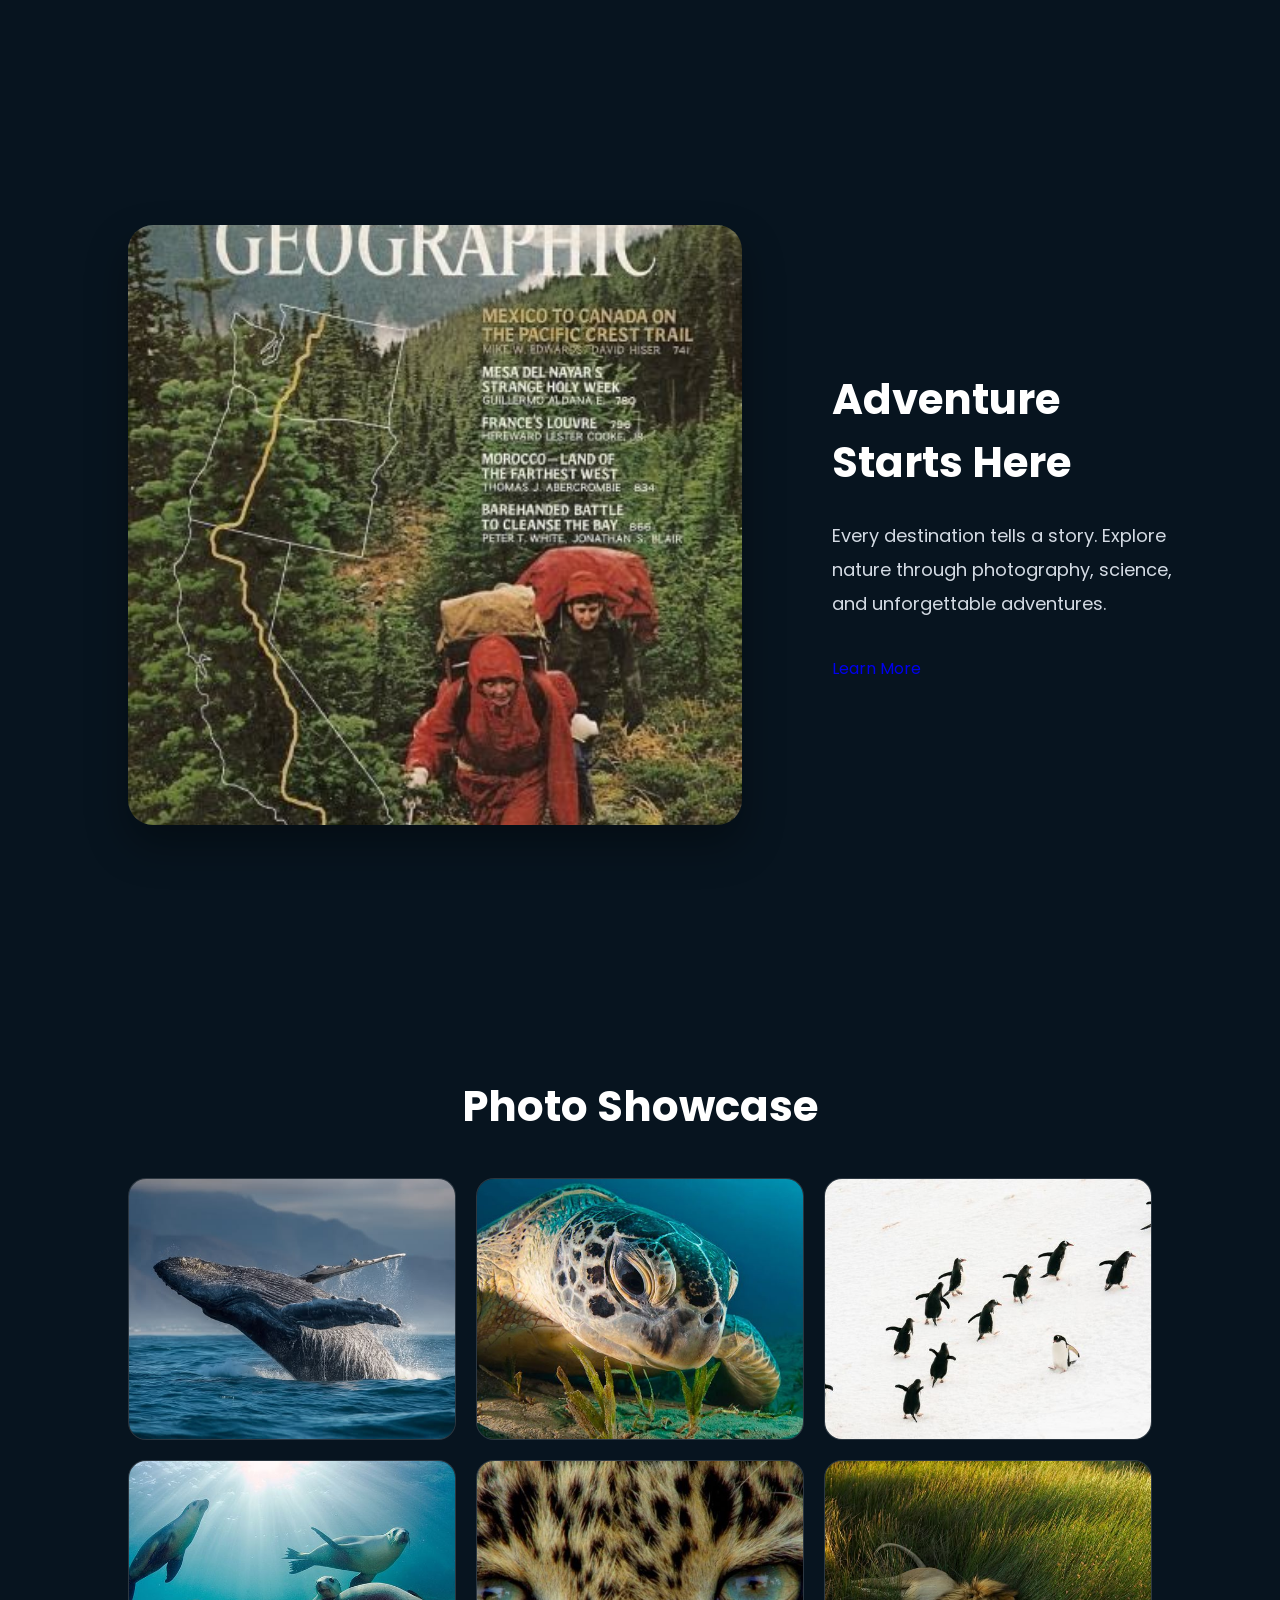
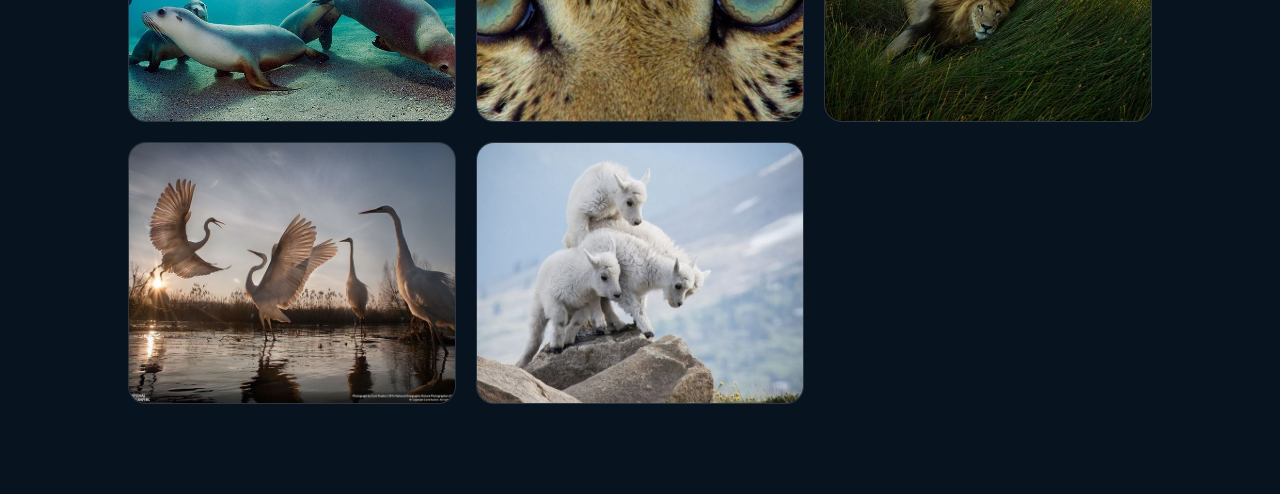
==== commit 07804d88: "Update index.html" ====
--- a/index.html
+++ b/index.html
@@ -221,7 +221,7 @@
 <div class="gallery-item"><img src="cheetah.jpg" alt=""></div>
 <div class="gallery-item"><img src="lion.jpg" alt=""></div>
 <div class="gallery-item"><img src="bird.jpg" alt=""></div>
-<div class="gallery-item"><img src="img/gallery8.jpg" alt=""></div>
+<div class="gallery-item"><img src="sheep.jpg" alt=""></div>
 
 </div>
 
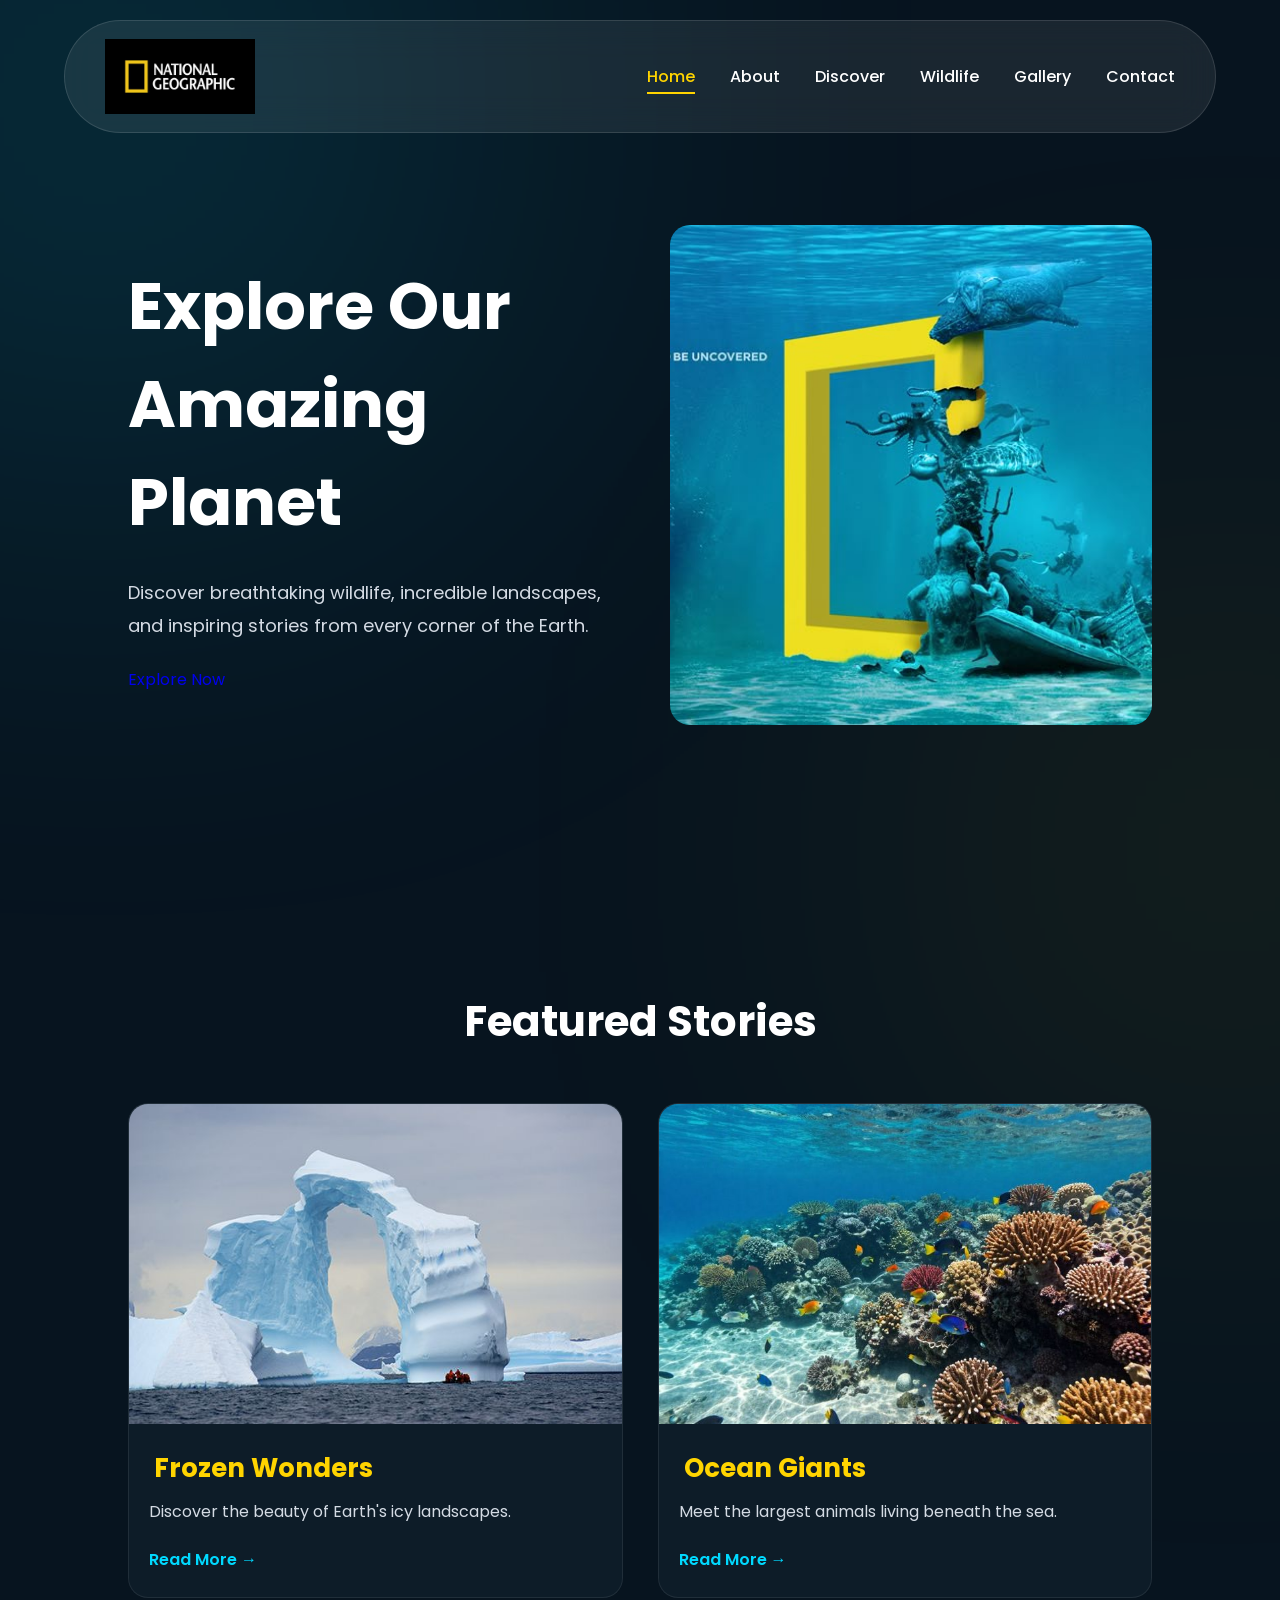
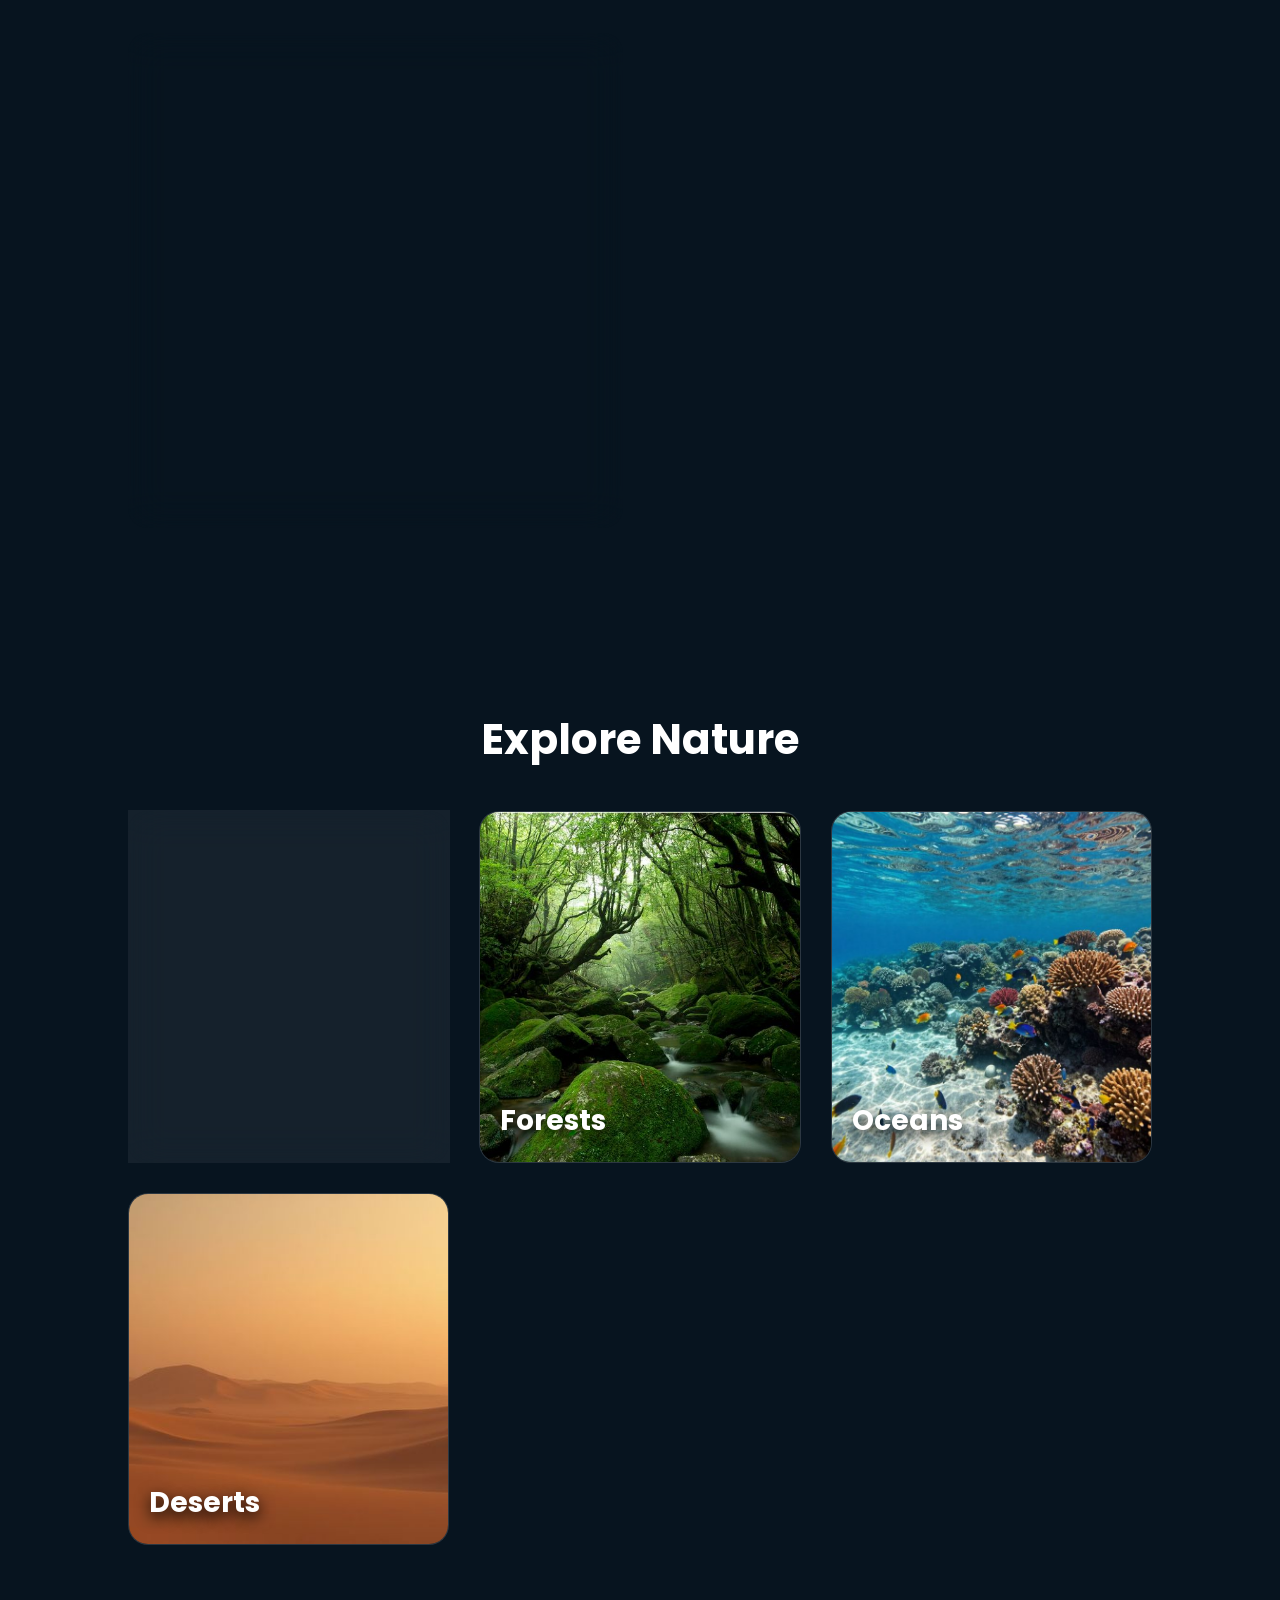
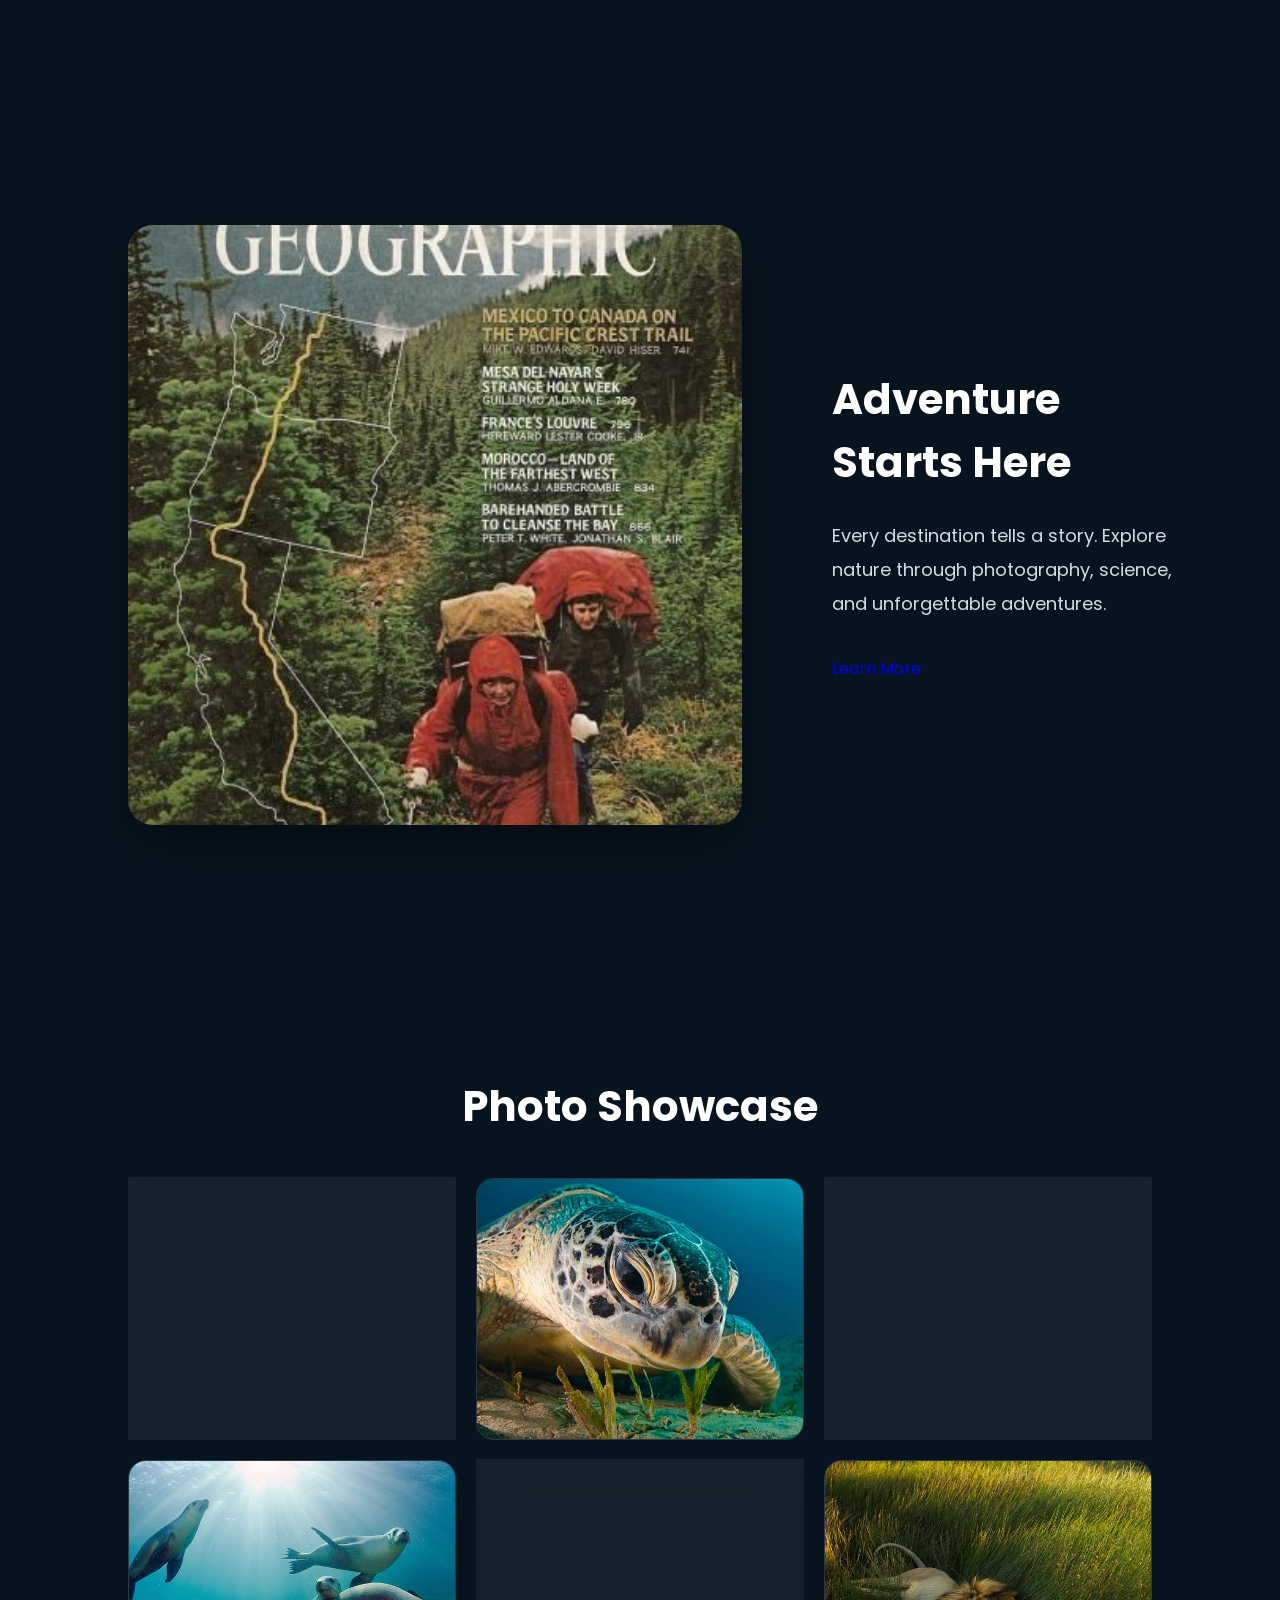
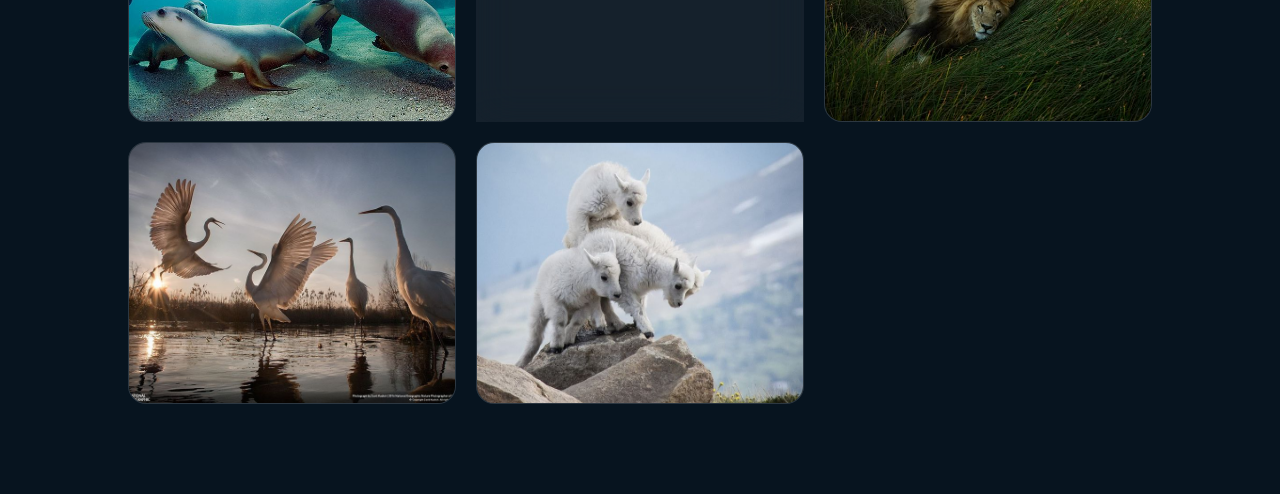
==== commit 8183067b: "Update index.html" ====
--- a/index.html
+++ b/index.html
@@ -59,7 +59,7 @@
 
 <a href="discover.html" class="btn">
 
-Explore Now
+<a href="#" class="explore-btn">Explore Now</a>
 
 </a>
 
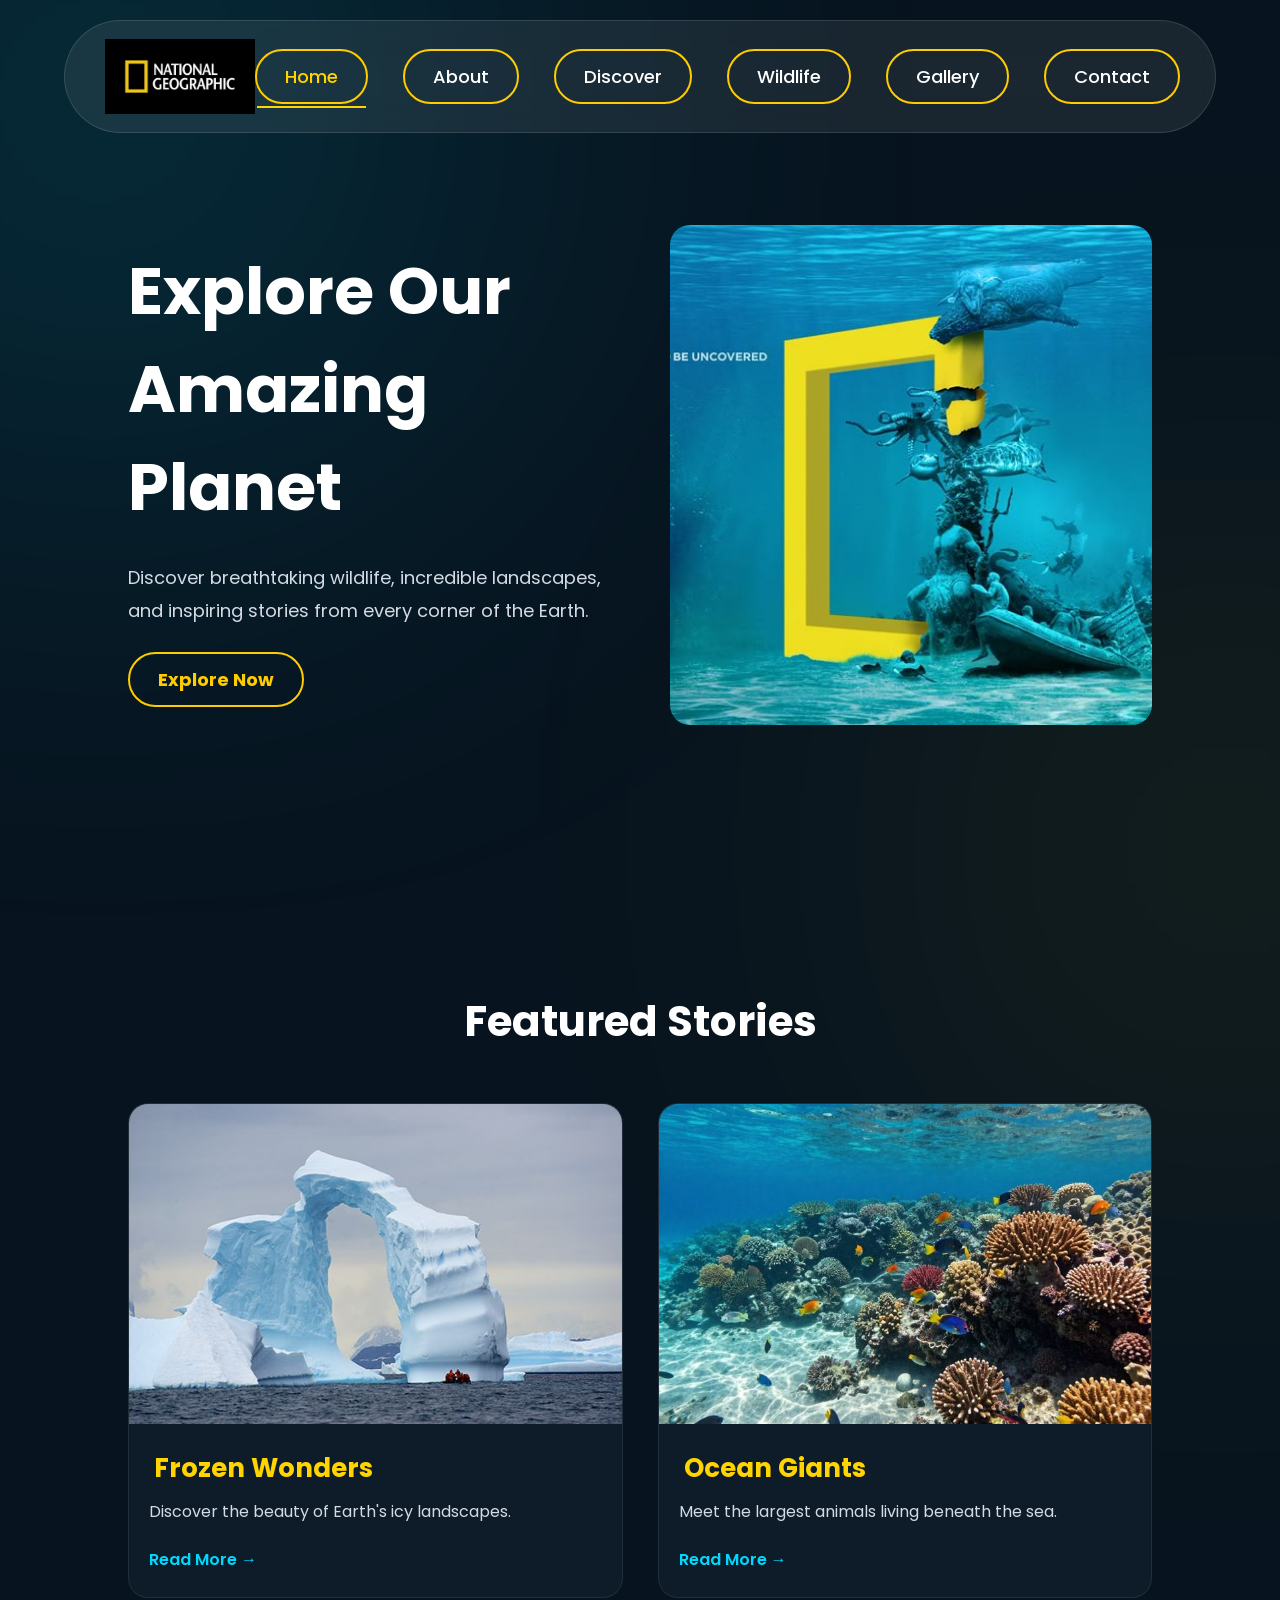
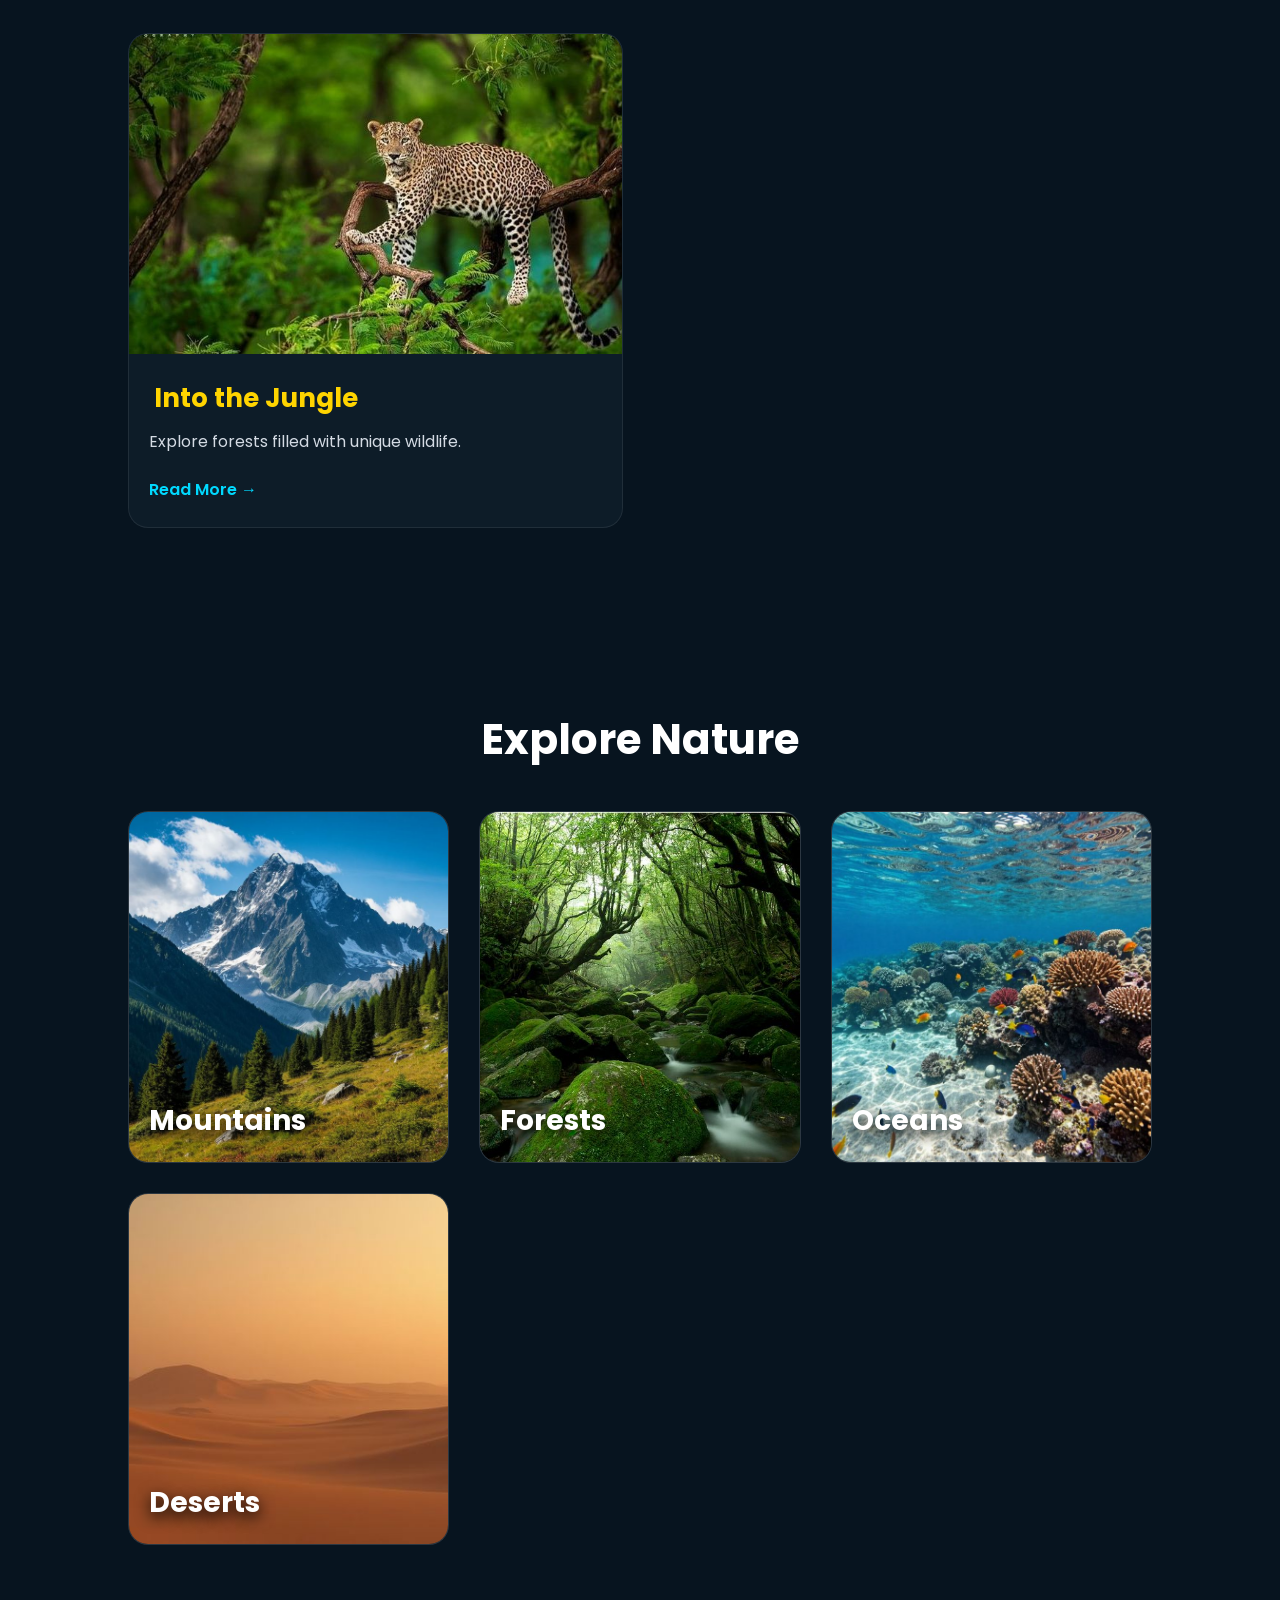
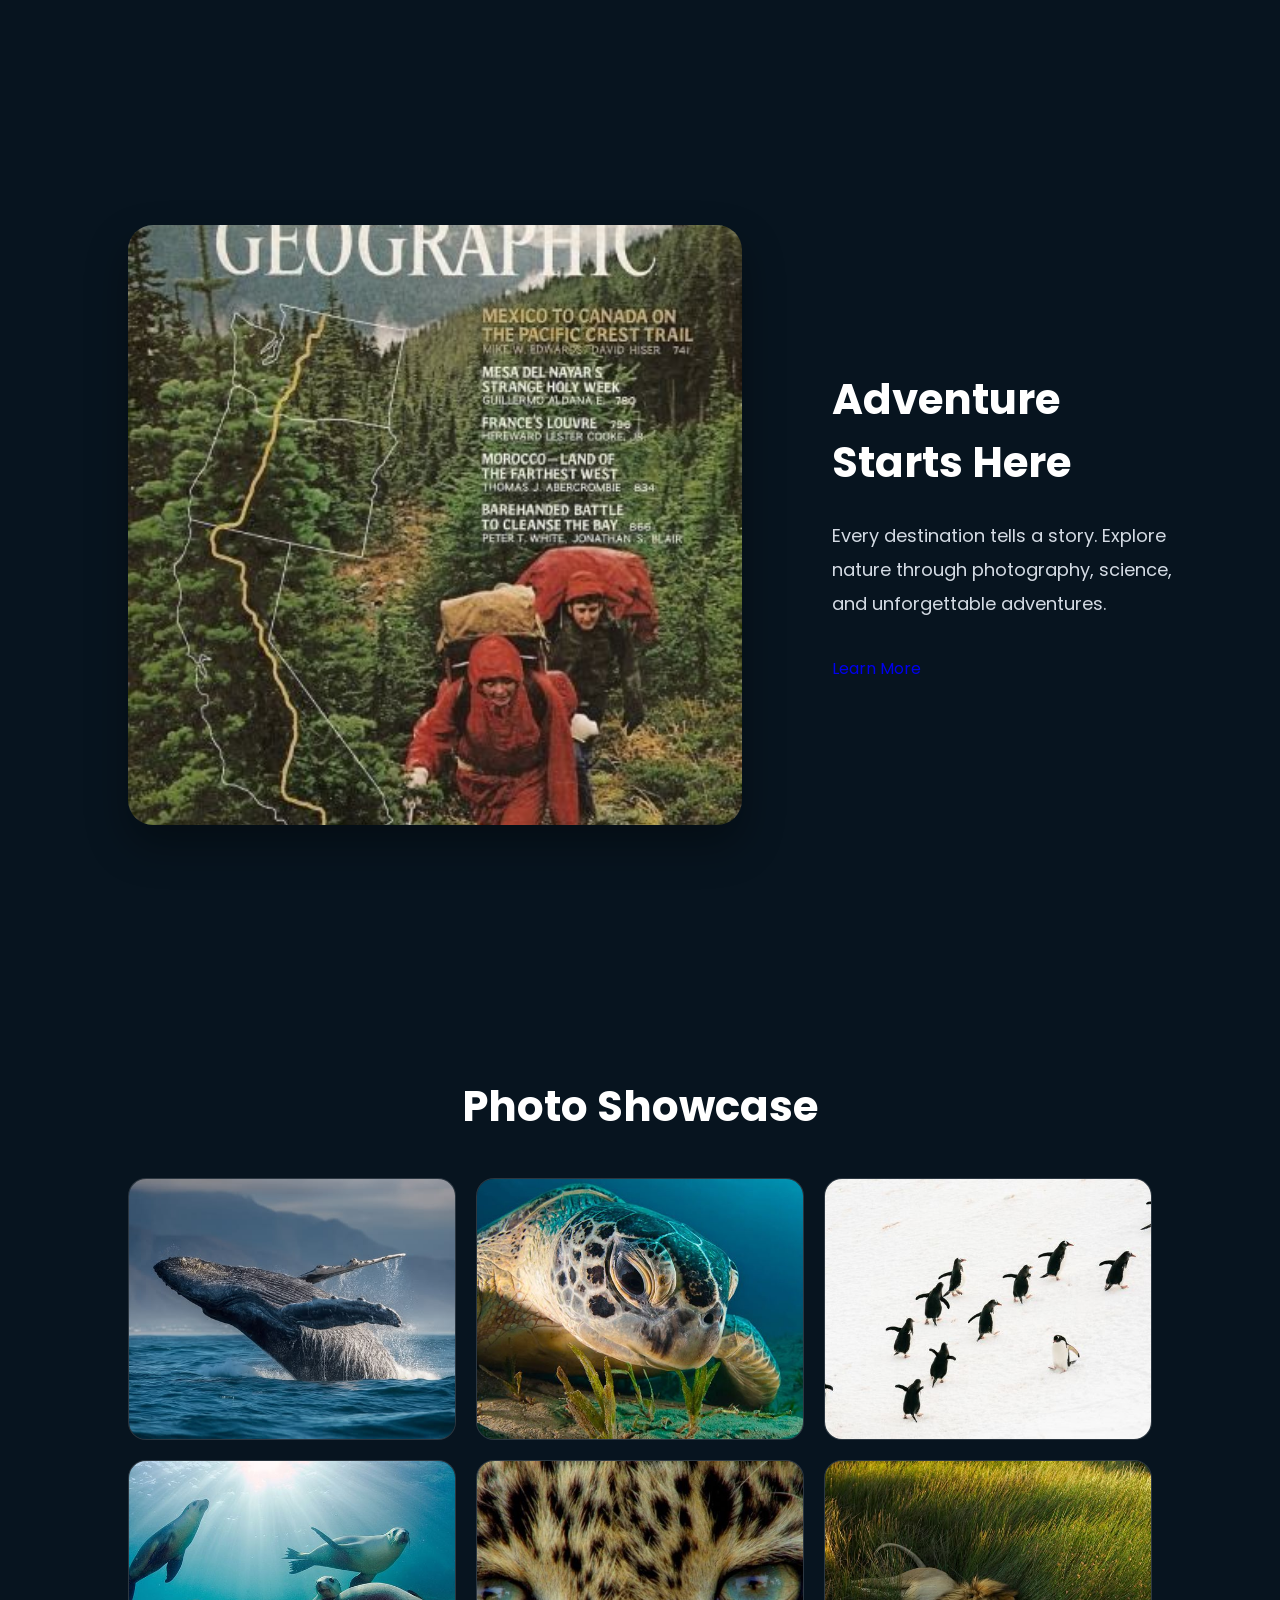
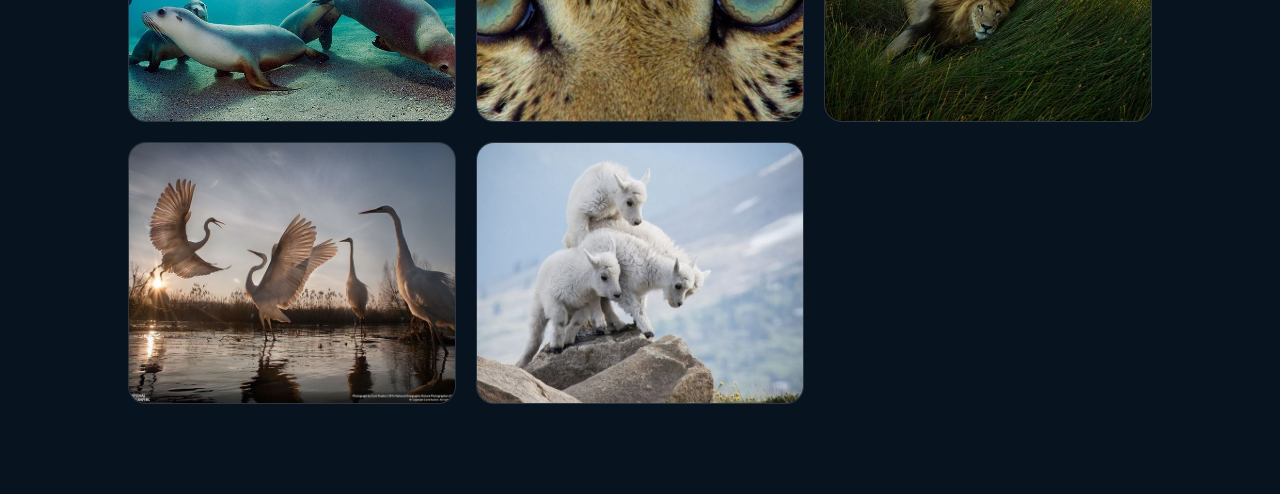
==== commit b9473824: "Update index.html" ====
--- a/index.html
+++ b/index.html
@@ -31,12 +31,12 @@
 
 <ul class="nav-links">
 
-<li><a href="index.html" class="active">Home</a></li>
-<li><a href="about.html">About</a></li>
-<li><a href="discover.html">Discover</a></li>
-<li><a href="wildlife.html">Wildlife</a></li>
-<li><a href="gallery.html">Gallery</a></li>
-<li><a href="contact.html">Contact</a></li>
+<li><a href="index.html" class="explore-btn active">Home</a></li>
+<li><a href="about.html" class="explore-btn">About</a></li>
+<li><a href="discover.html" class="explore-btn">Discover</a></li>
+<li><a href="wildlife.html" class="explore-btn">Wildlife</a></li>
+<li><a href="gallery.html" class="explore-btn">Gallery</a></li>
+<li><a href="contact.html" class="explore-btn">Contact</a></li>
 
 </ul>
 
--- a/style.css
+++ b/style.css
@@ -1274,3 +1274,19 @@
     transform:scale(1.1);
 
 }
+.explore-btn {
+    display: inline-block;
+    padding: 12px 28px;
+    border: 2px solid #ffcc00; /* Yellow border */
+    color: #ffcc00;
+    text-decoration: none;
+    font-size: 18px;
+    font-weight: bold;
+    border-radius: 30px;
+    transition: 0.3s;
+}
+
+.explore-btn:hover {
+    background: #ffcc00;
+    color: black;
+}
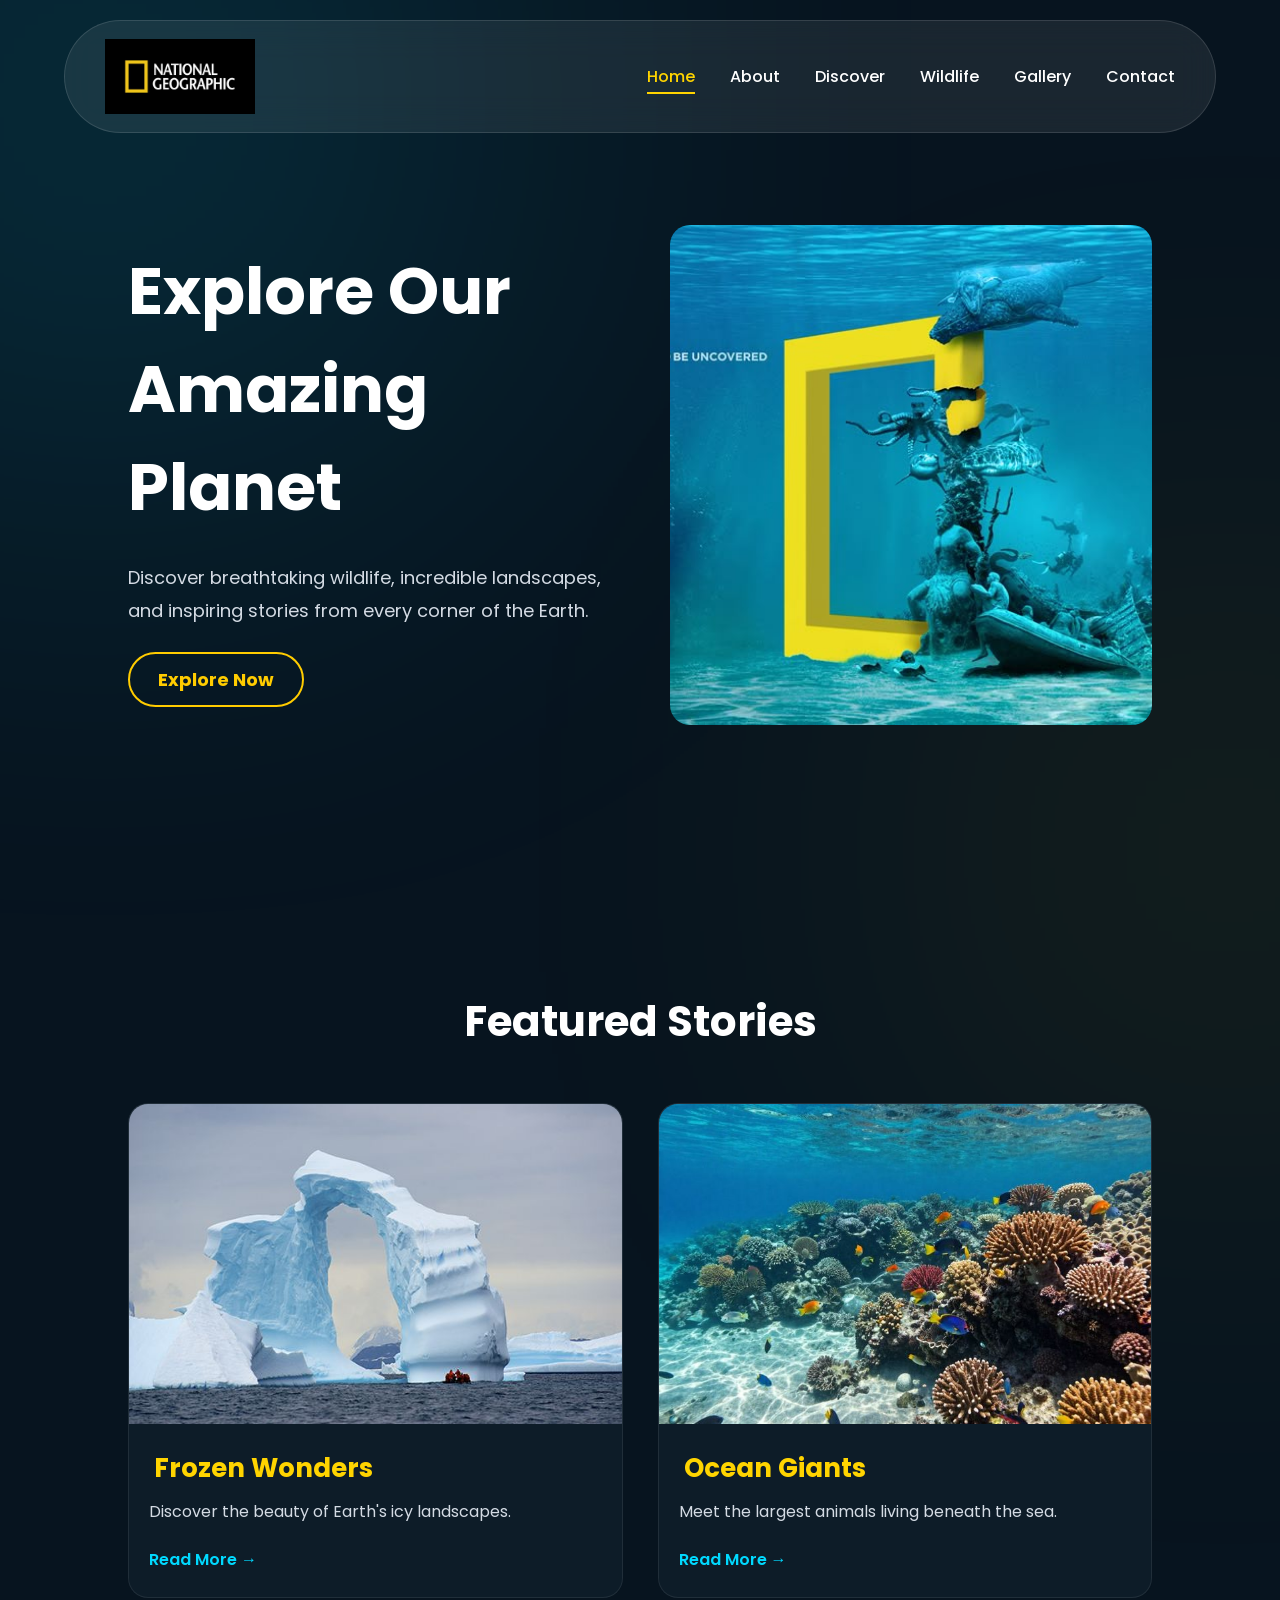
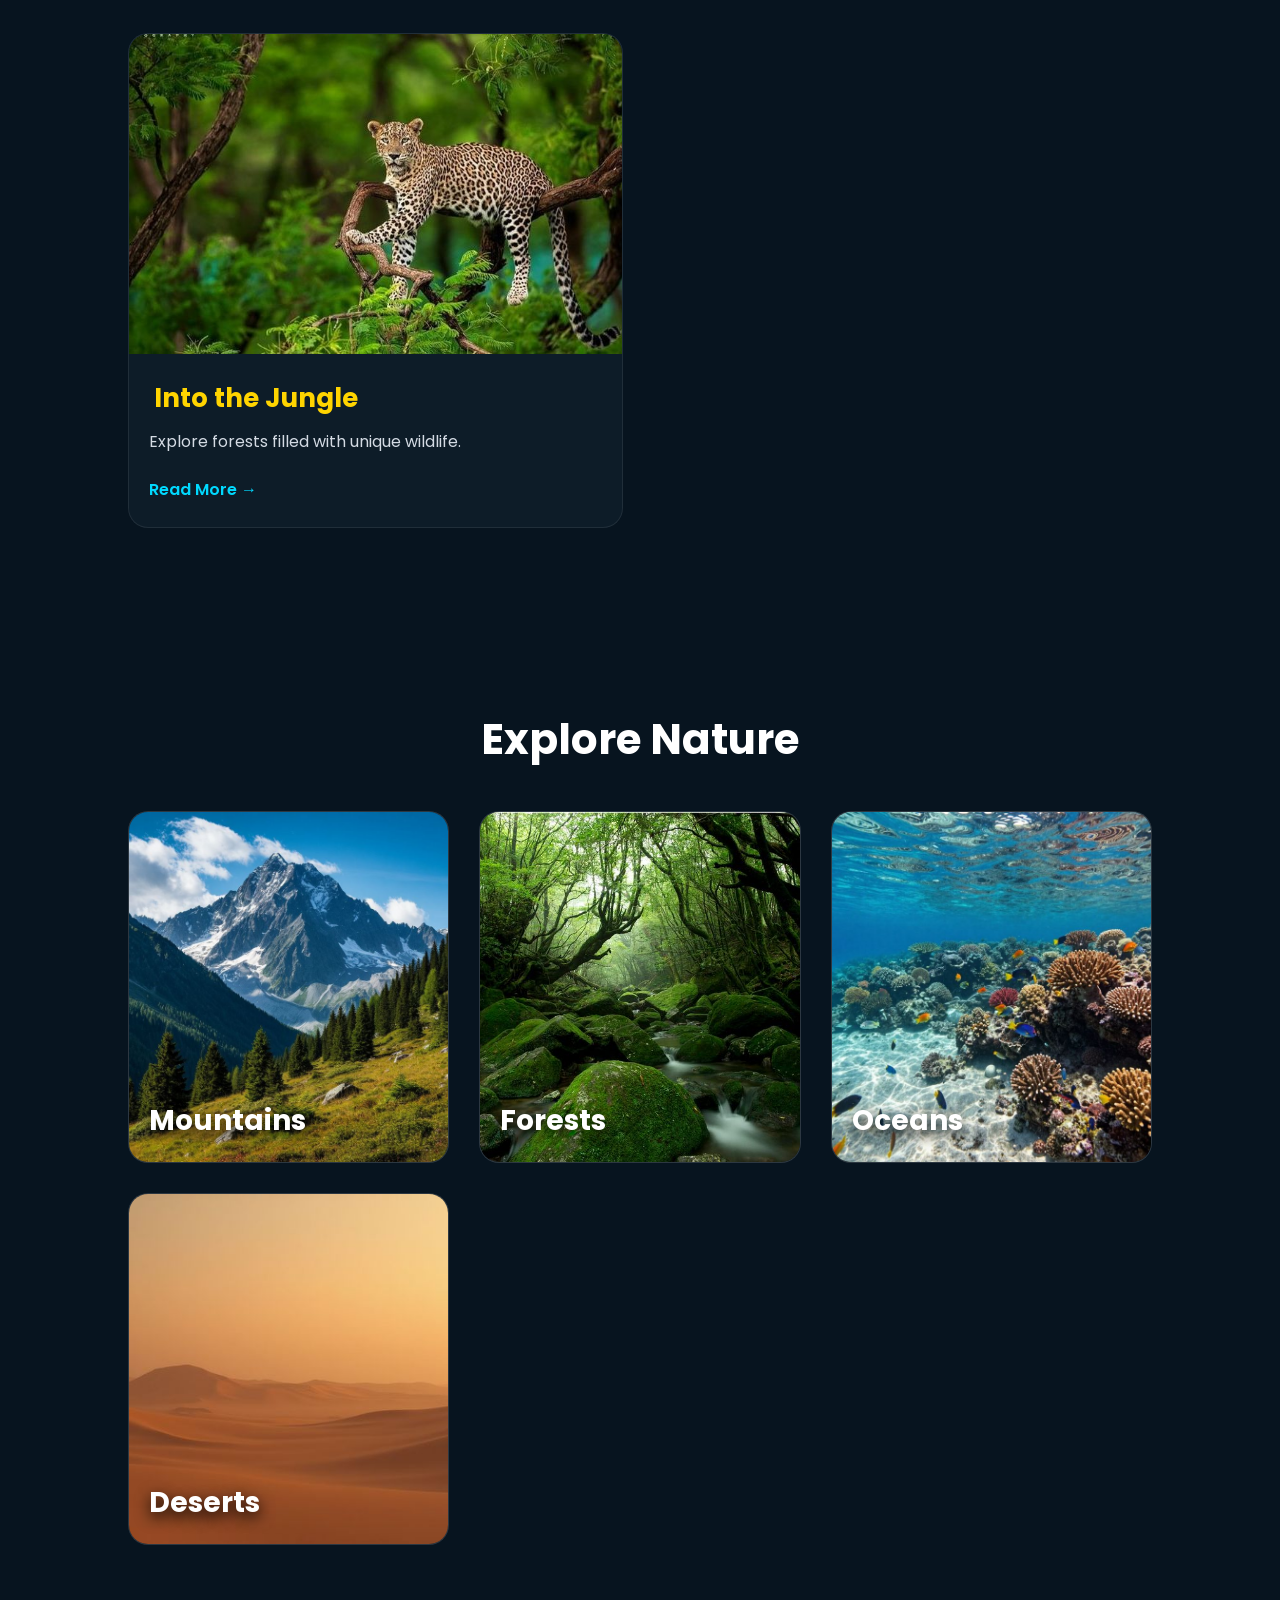
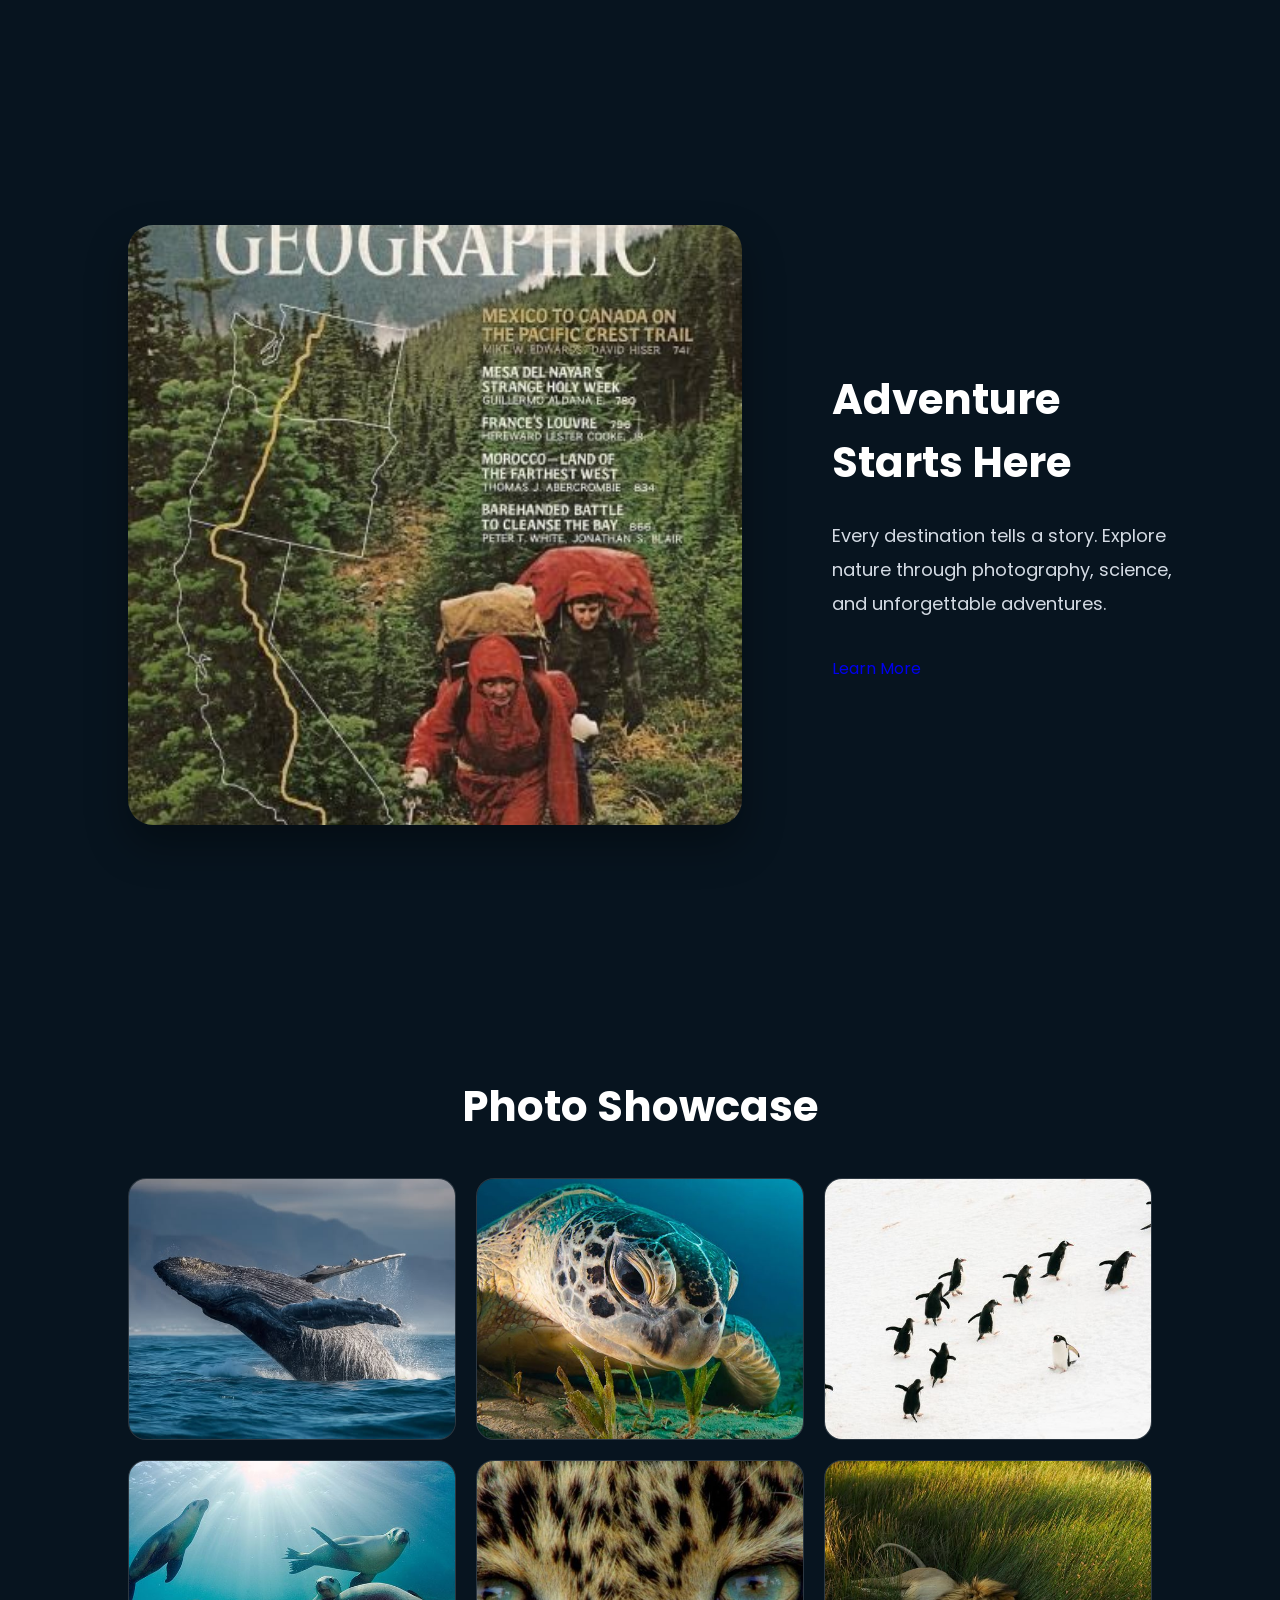
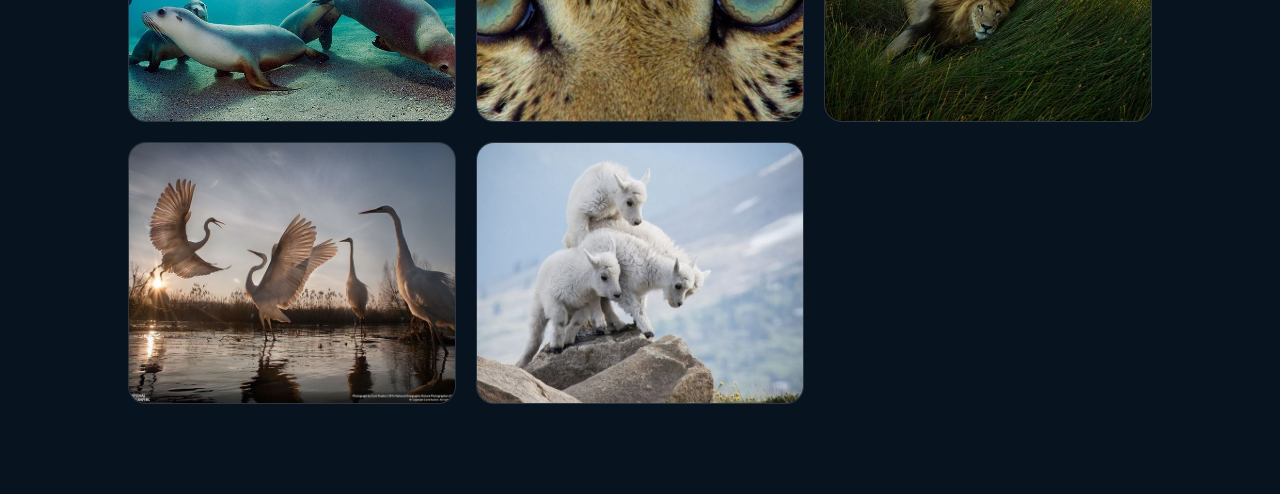
==== commit c51fbe0b: "Update index.html" ====
--- a/index.html
+++ b/index.html
@@ -31,12 +31,12 @@
 
 <ul class="nav-links">
 
-<li><a href="index.html" class="explore-btn active">Home</a></li>
-<li><a href="about.html" class="explore-btn">About</a></li>
-<li><a href="discover.html" class="explore-btn">Discover</a></li>
-<li><a href="wildlife.html" class="explore-btn">Wildlife</a></li>
-<li><a href="gallery.html" class="explore-btn">Gallery</a></li>
-<li><a href="contact.html" class="explore-btn">Contact</a></li>
+<li><a href="index.html" class="active">Home</a></li>
+<li><a href="about.html">About</a></li>
+<li><a href="discover.html">Discover</a></li>
+<li><a href="wildlife.html">Wildlife</a></li>
+<li><a href="gallery.html">Gallery</a></li>
+<li><a href="contact.html">Contact</a></li>
 
 </ul>
 
